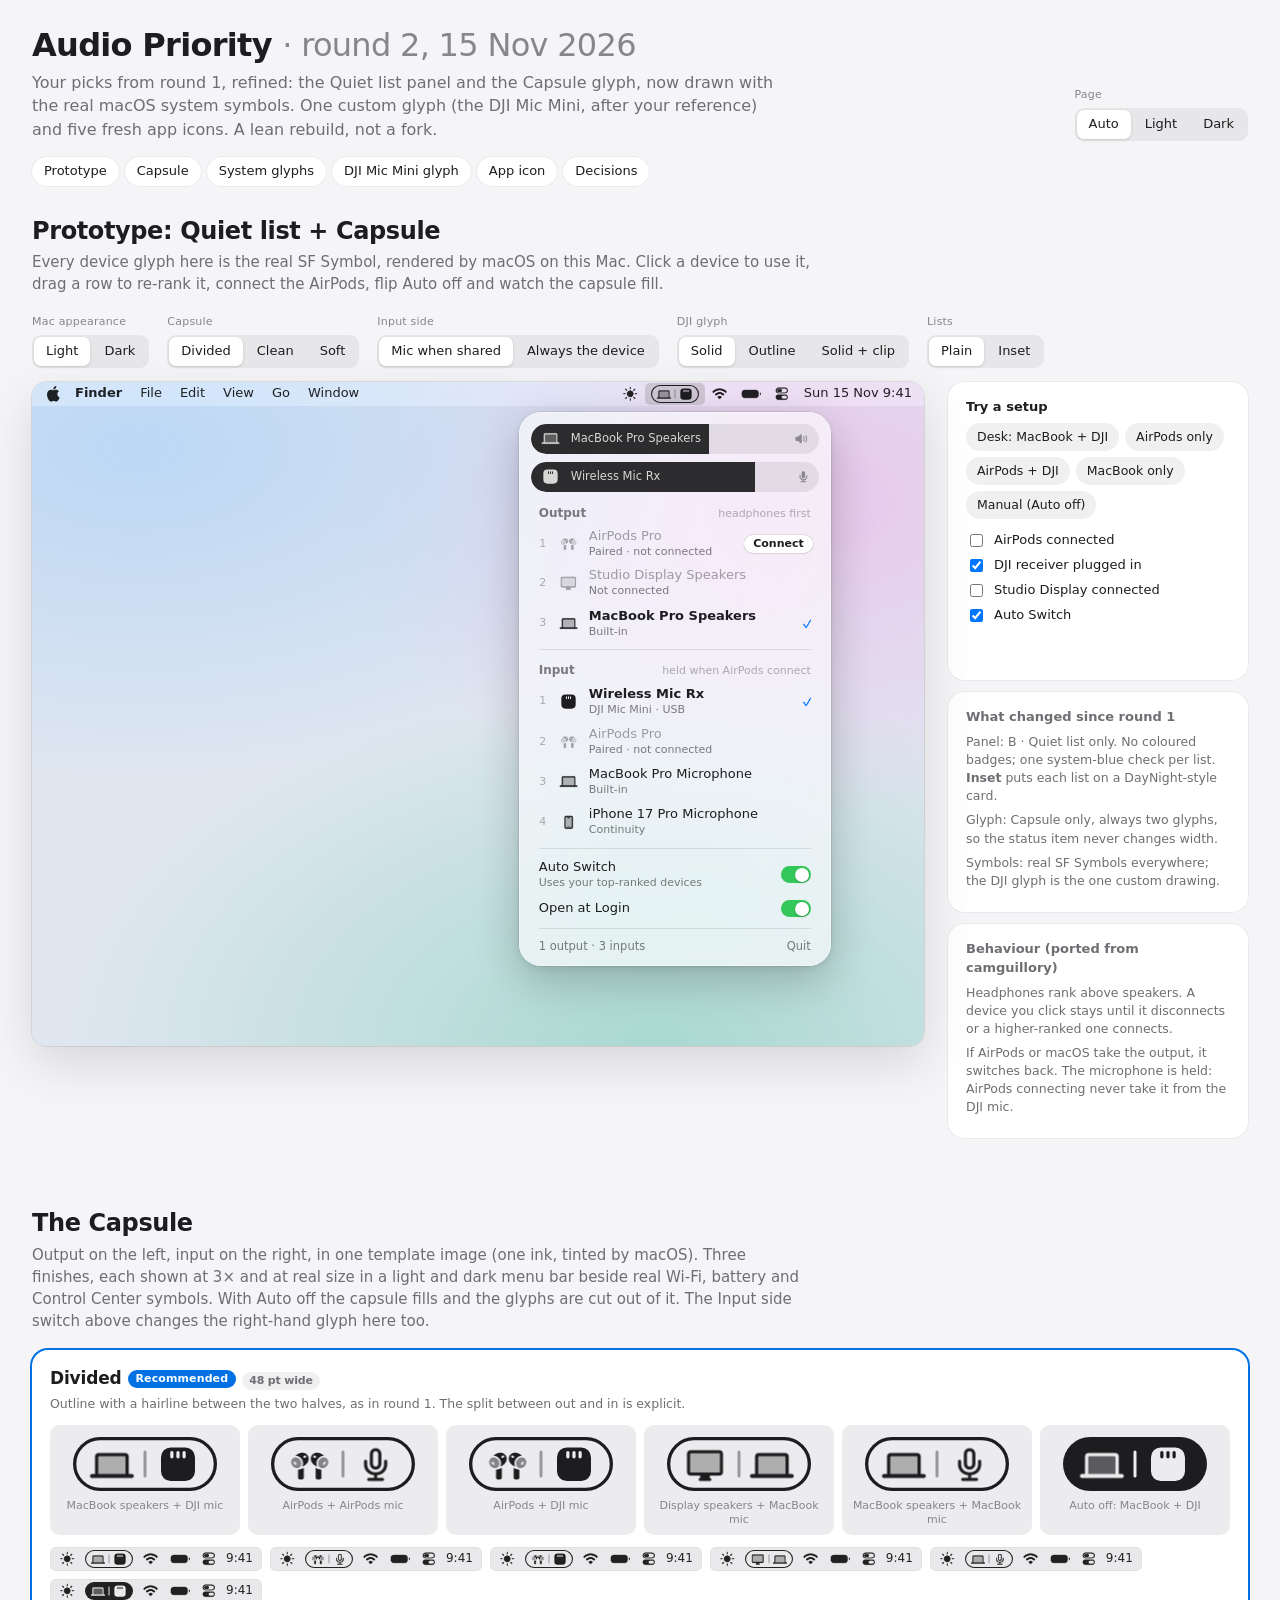
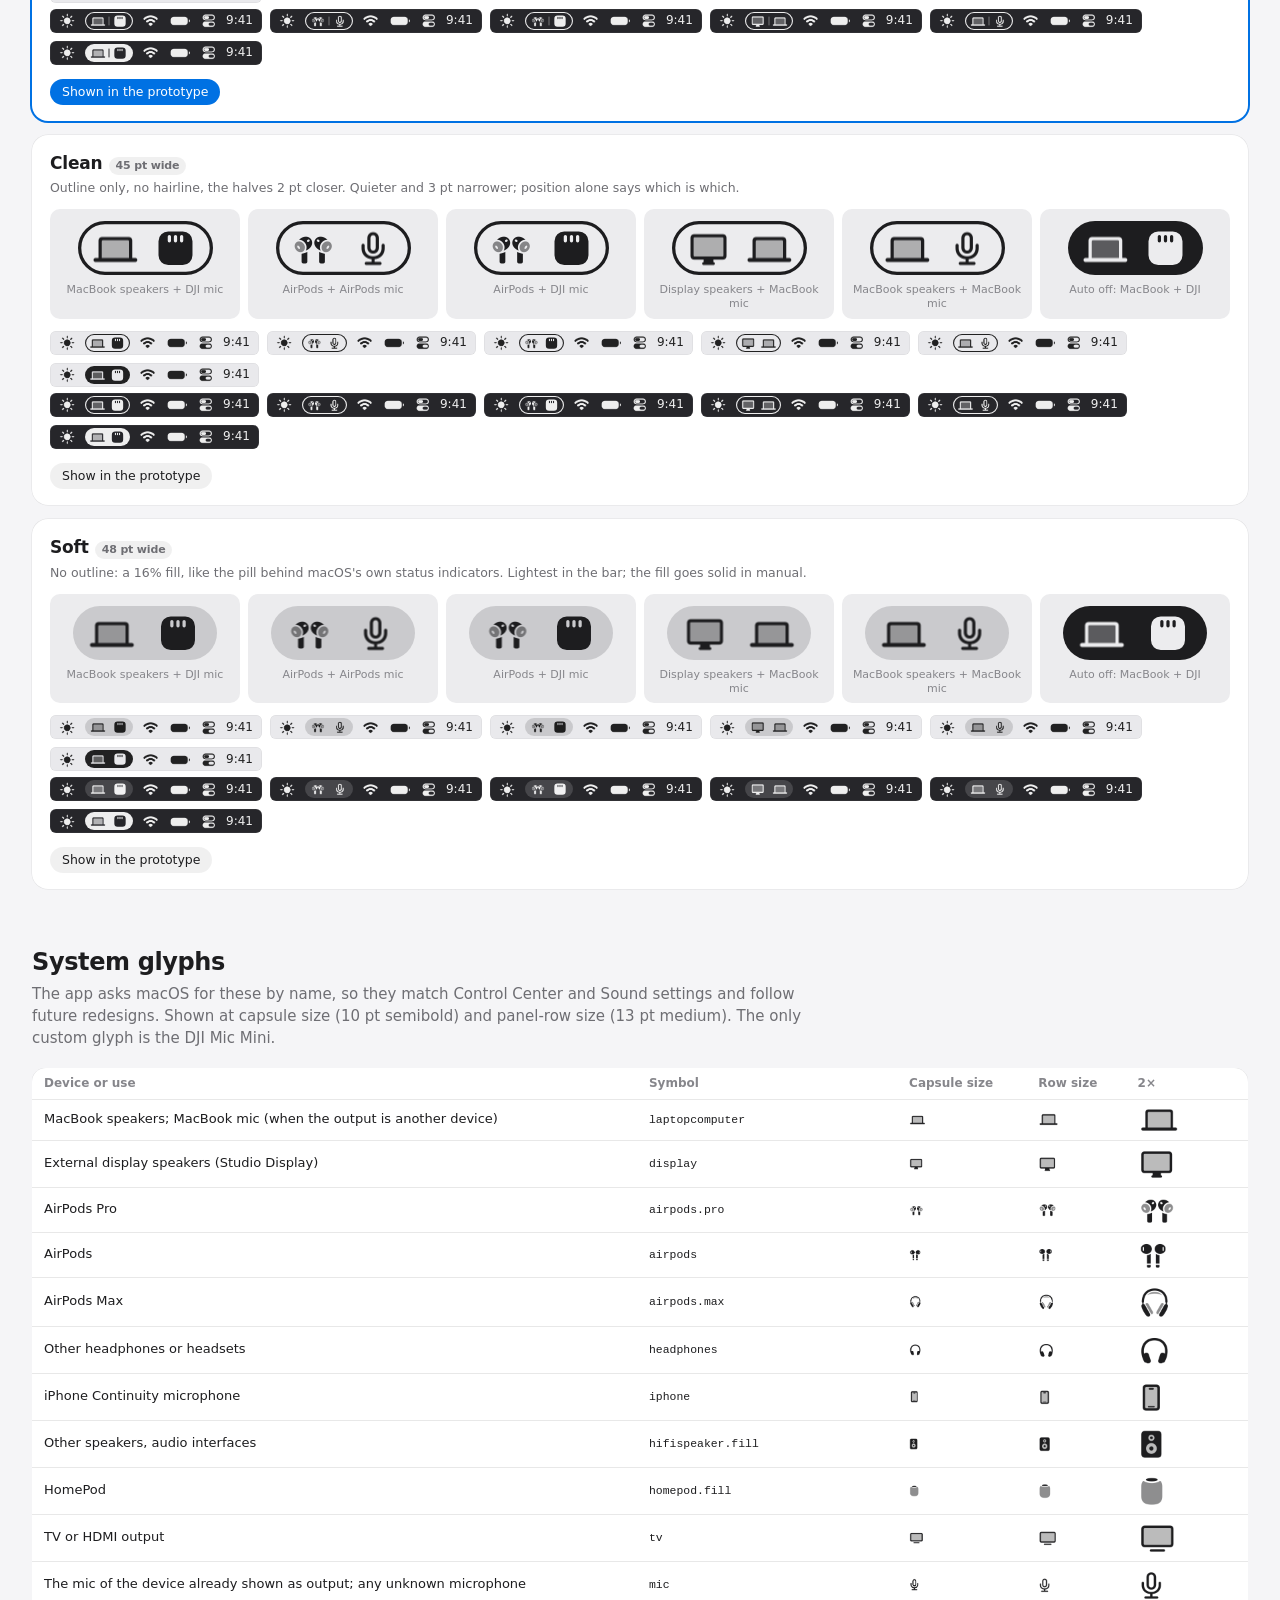
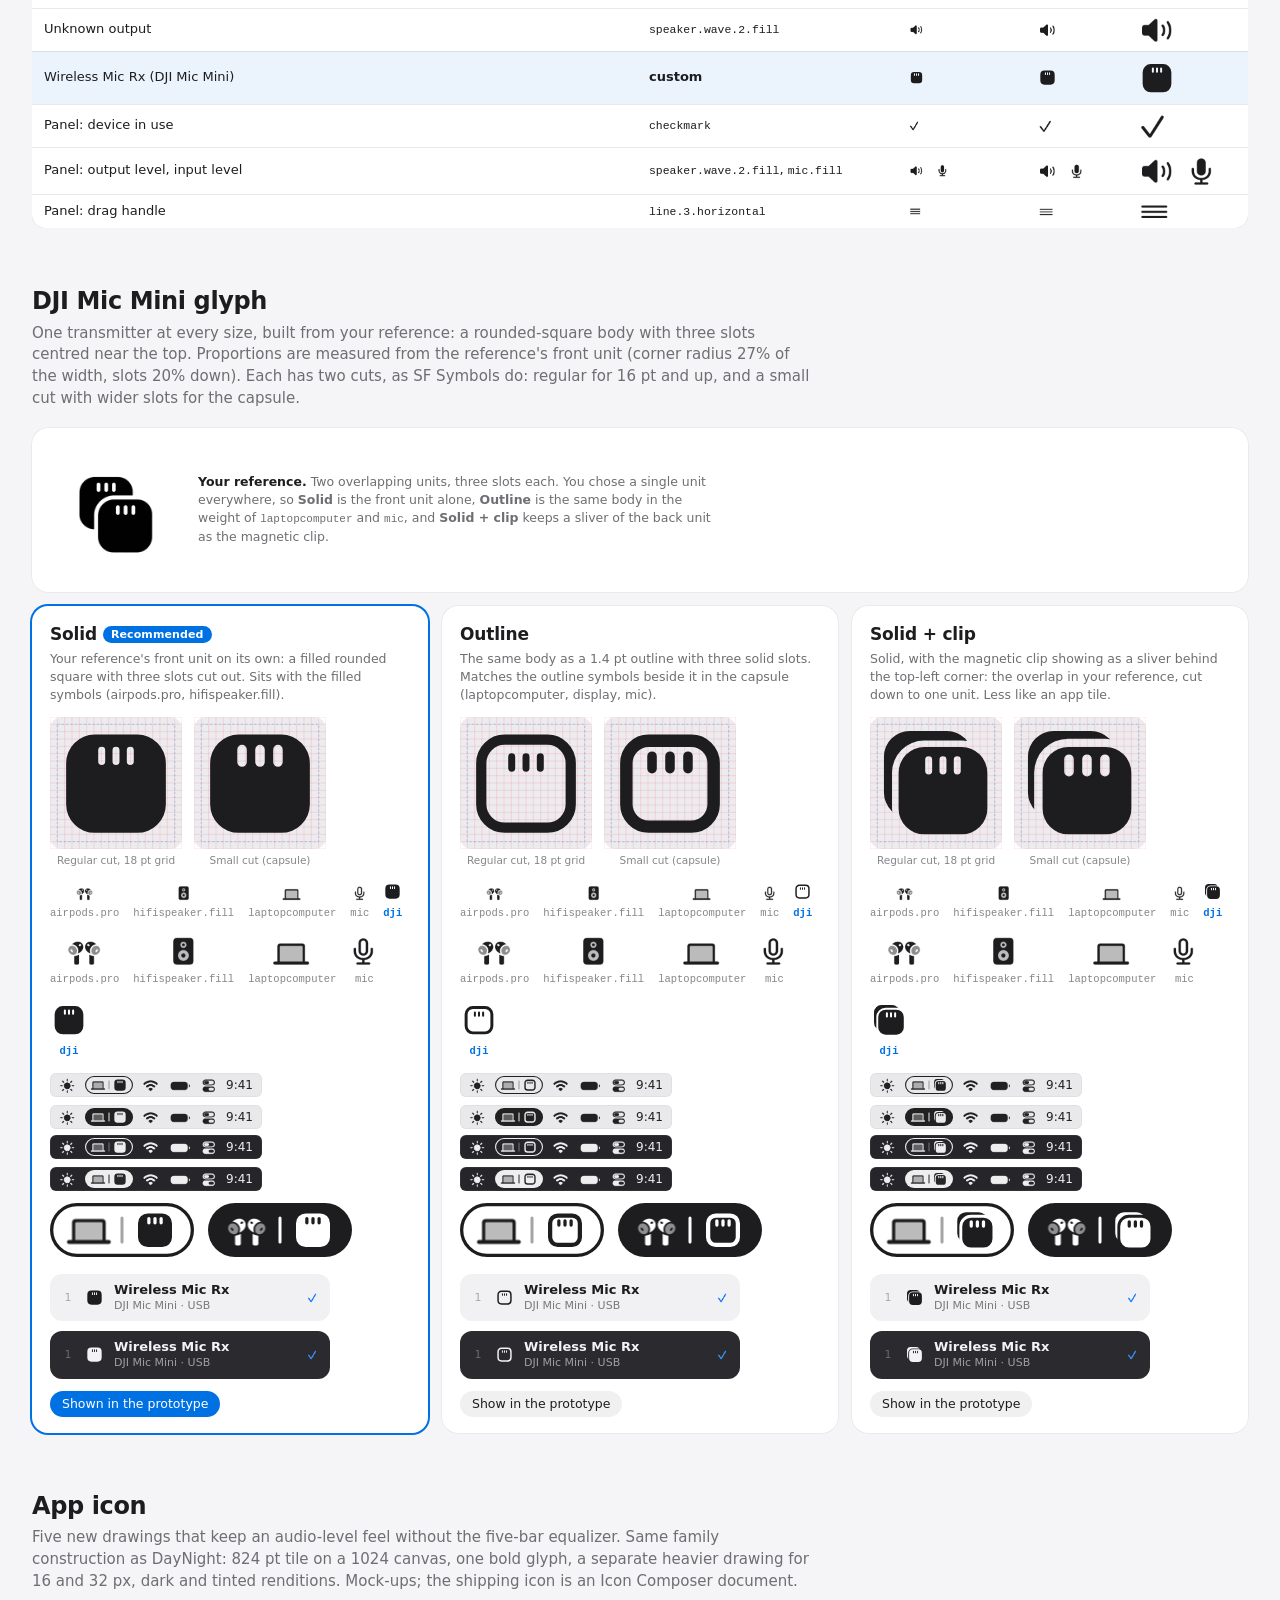
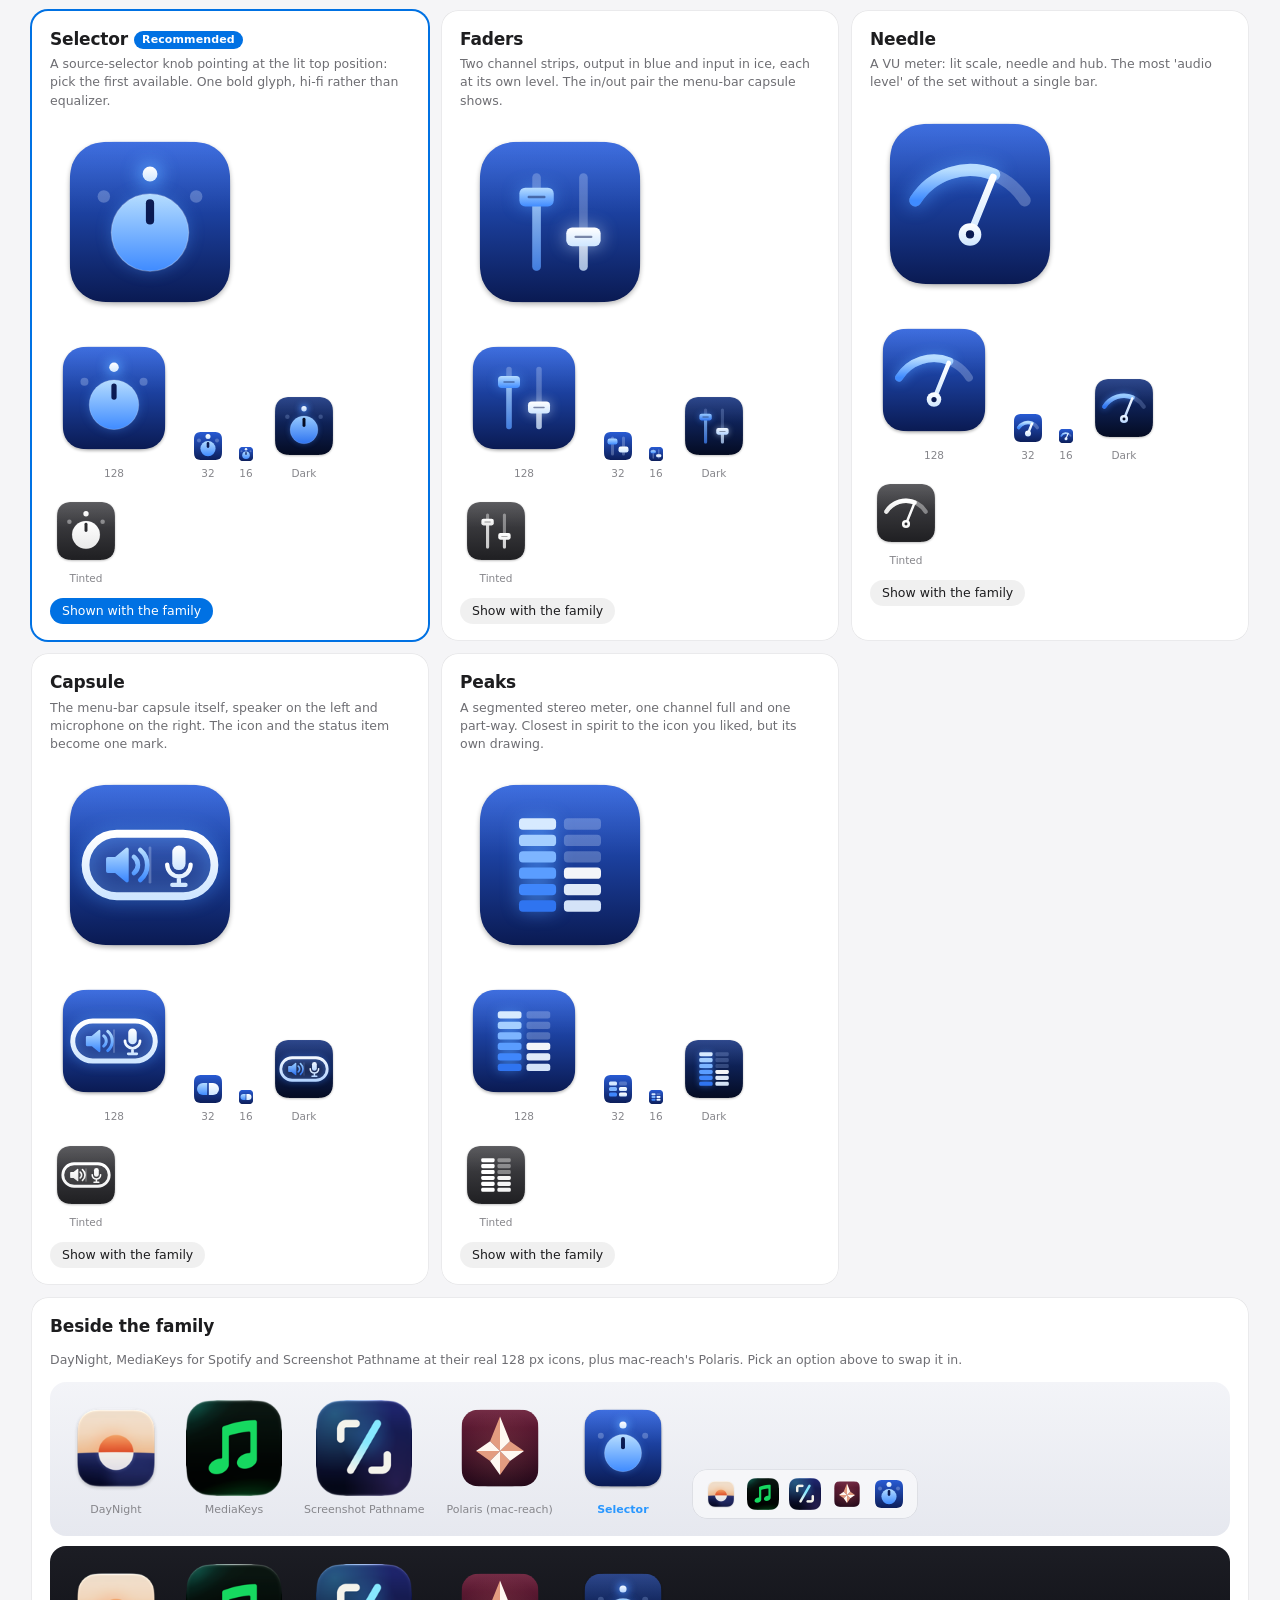
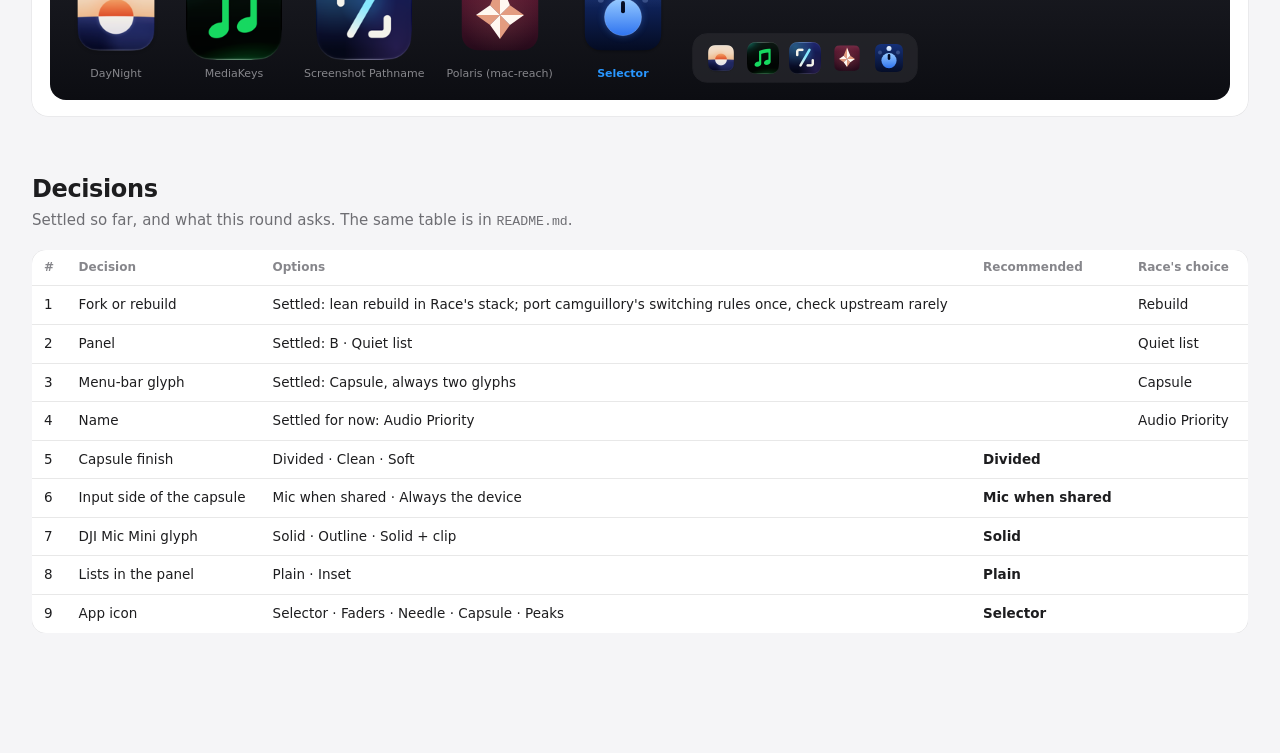
==== docs/2-refine-2026-11-15/index.html @ 11c9f00f "Add round 2: Quiet list and Capsule with real SF Symbols, DJI glyph, fresh icons Records the fork-vs" ====
<!doctype html>
<html lang="en">
<head>
<meta charset="utf-8">
<meta name="viewport" content="width=device-width, initial-scale=1">
<title>Audio Priority Round 2</title>
<meta name="description" content="Round 2 for Race's audio-priority menu-bar app: the Quiet list panel and Capsule glyph with real macOS system symbols, a single DJI Mic Mini glyph, and fresh app icons.">
<style>
:root{
  --bg:#f5f5f7; --surface:#fff; --ink:#1d1d1f; --ink-2:#6e6e73; --ink-3:#86868b; --line:rgba(0,0,0,.09);
  --accent:#0071e3; --seg-bg:rgba(0,0,0,.06); --seg-on:#fff; --seg-shadow:0 1px 3px rgba(0,0,0,.14); --tile:#ececee;
  --font:-apple-system,BlinkMacSystemFont,"SF Pro Text","SF Pro",system-ui,"Helvetica Neue",Arial,sans-serif;
  --mono:ui-monospace,"SF Mono",SFMono-Regular,Menlo,monospace; color-scheme:light;
}
@media (prefers-color-scheme:dark){:root:not([data-theme="light"]){
  --bg:#000; --surface:#1c1c1e; --ink:#f5f5f7; --ink-2:#a1a1a6; --ink-3:#86868b; --line:rgba(255,255,255,.12);
  --accent:#2997ff; --seg-bg:rgba(255,255,255,.1); --seg-on:#636366; --seg-shadow:0 1px 3px rgba(0,0,0,.5); --tile:#2c2c2e; color-scheme:dark}}
:root[data-theme="dark"]{
  --bg:#000; --surface:#1c1c1e; --ink:#f5f5f7; --ink-2:#a1a1a6; --ink-3:#86868b; --line:rgba(255,255,255,.12);
  --accent:#2997ff; --seg-bg:rgba(255,255,255,.1); --seg-on:#636366; --seg-shadow:0 1px 3px rgba(0,0,0,.5); --tile:#2c2c2e; color-scheme:dark}
*{box-sizing:border-box}
html{-webkit-text-size-adjust:100%;scroll-behavior:smooth}
body{margin:0;background:var(--bg);color:var(--ink);font:15px/1.45 var(--font);-webkit-font-smoothing:antialiased;overflow-x:hidden}
button{font:inherit;color:inherit}
.wrap{max-width:1320px;margin:0 auto;padding:28px 32px 64px}
@media (max-width:640px){.wrap{padding:20px 16px 48px}}
.top{display:flex;flex-wrap:wrap;align-items:flex-end;justify-content:space-between;gap:16px 32px;margin-bottom:8px}
h1{margin:0;font-size:32px;line-height:1.1;letter-spacing:-.022em;font-weight:700}
h1 .dim{color:var(--ink-3);font-weight:500}
.takeaway{margin:8px 0 0;color:var(--ink-2);font-size:16px;max-width:760px}
nav.toc{display:flex;flex-wrap:wrap;gap:6px;margin:16px 0 28px}
nav.toc a{font-size:13px;font-weight:500;color:var(--ink);text-decoration:none;padding:5px 12px;border-radius:980px;background:var(--surface);box-shadow:0 0 0 .5px var(--line)}
nav.toc a:hover{box-shadow:0 0 0 1px var(--accent)}
section{margin:0 0 56px;scroll-margin-top:16px}
h2{font-size:24px;letter-spacing:-.016em;margin:0 0 4px}
.lede{color:var(--ink-2);margin:0 0 18px;max-width:780px}
.rec{display:inline-block;font-size:11px;font-weight:600;color:#fff;background:var(--accent);border-radius:980px;padding:1px 8px;vertical-align:2px;margin-left:6px;letter-spacing:.01em}
.seg{display:inline-flex;flex-wrap:wrap;background:var(--seg-bg);border-radius:9px;padding:2px;gap:2px}
.seg button{border:0;background:transparent;padding:5px 12px;border-radius:7px;font-size:13px;font-weight:500;cursor:pointer;white-space:nowrap}
.seg button[aria-pressed="true"]{background:var(--seg-on);box-shadow:var(--seg-shadow)}
.sw{display:flex;flex-direction:column;gap:5px}
.sw>span{font-size:11px;color:var(--ink-3);letter-spacing:.02em}
.controls{display:flex;flex-wrap:wrap;gap:14px 18px;align-items:flex-end;margin-bottom:14px}
.card{background:var(--surface);border-radius:16px;padding:16px 18px;box-shadow:0 0 0 .5px var(--line)}
.grid{display:grid;gap:14px}
.g3{grid-template-columns:repeat(auto-fill,minmax(min(100%,330px),1fr))}
.small{font-size:12.5px;color:var(--ink-2)}
.tiny{font-size:11px;color:var(--ink-3)}
code{font-family:var(--mono);font-size:.88em}
.card h3{margin:0 0 2px;font-size:17px;letter-spacing:-.01em}
.card.picked{box-shadow:0 0 0 2px var(--accent)}
.pick{border:0;border-radius:980px;padding:4px 12px;font-size:12.5px;font-weight:500;background:var(--seg-bg);cursor:pointer;margin-top:12px}
.card.picked .pick{background:var(--accent);color:#fff}
.cost{display:inline-block;font-size:11px;font-weight:600;padding:1px 7px;border-radius:980px;background:var(--seg-bg);color:var(--ink-2);margin-left:6px}

/* real SF Symbols, as masks */
.sf{display:inline-block;flex:none;background:currentColor;width:calc(var(--w)*var(--k,1));height:calc(var(--h)*var(--k,1));-webkit-mask-size:100% 100%;mask-size:100% 100%;-webkit-mask-repeat:no-repeat;mask-repeat:no-repeat;vertical-align:middle}
svg.dj{display:inline-block;flex:none;vertical-align:middle}

/* ---------- stage ---------- */
.proto{display:grid;grid-template-columns:minmax(0,1fr) 300px;gap:24px;align-items:start}
@media (max-width:960px){.proto{grid-template-columns:minmax(0,1fr)}}
.stage{position:relative;border-radius:14px;overflow:hidden;isolation:isolate;box-shadow:0 0 0 .5px rgba(0,0,0,.18),0 18px 50px rgba(0,0,0,.12);
  --mb-ink:rgba(0,0,0,.86); --mb-bg:rgba(255,255,255,.3);
  --p-bg:rgba(246,246,248,.78); --p-ink:#1d1d1f; --p-ink2:rgba(0,0,0,.5); --p-ink3:rgba(0,0,0,.3); --p-sep:rgba(0,0,0,.1);
  --p-fill:rgba(0,0,0,.045); --p-fill2:rgba(0,0,0,.08); --p-hover:rgba(0,0,0,.06); --p-rim:rgba(255,255,255,.75); --p-edge:rgba(0,0,0,.14);
  --sys:#0a7aff; --low:#e8590c; --btn:#fff; --btn-line:rgba(0,0,0,.12); --tog-off:rgba(0,0,0,.14);
  --wall:radial-gradient(120% 90% at 12% 10%,#bcd7f5 0%,transparent 55%),radial-gradient(90% 80% at 88% 18%,#e8c9ec 0%,transparent 60%),radial-gradient(110% 90% at 70% 100%,#a9d9d0 0%,transparent 60%),#dfe6f0;
  color:var(--p-ink);font-family:var(--font)}
.stage[data-mac="dark"]{
  --mb-ink:rgba(255,255,255,.92); --mb-bg:rgba(0,0,0,.25);
  --p-bg:rgba(34,34,38,.76); --p-ink:#f2f2f7; --p-ink2:rgba(255,255,255,.55); --p-ink3:rgba(255,255,255,.3); --p-sep:rgba(255,255,255,.1);
  --p-fill:rgba(255,255,255,.06); --p-fill2:rgba(255,255,255,.1); --p-hover:rgba(255,255,255,.08); --p-rim:rgba(255,255,255,.14); --p-edge:rgba(0,0,0,.6);
  --sys:#3b93ff; --low:#ff8a3d; --btn:rgba(255,255,255,.14); --btn-line:rgba(255,255,255,.1); --tog-off:rgba(255,255,255,.18);
  --wall:radial-gradient(120% 90% at 12% 10%,#1d3a66 0%,transparent 55%),radial-gradient(90% 80% at 88% 18%,#4a2a5e 0%,transparent 60%),radial-gradient(110% 90% at 70% 100%,#0f4a4a 0%,transparent 60%),#10131c}
.stage .wall{position:absolute;inset:0;background:var(--wall);z-index:-1}
.menubar{height:24px;display:flex;align-items:center;padding:0 8px 0 14px;font-size:13px;color:var(--mb-ink);background:var(--mb-bg);backdrop-filter:blur(20px) saturate(1.4);-webkit-backdrop-filter:blur(20px) saturate(1.4)}
.mb-left{display:flex;align-items:center;flex:1;min-width:0;overflow:hidden;white-space:nowrap}
.mb-left span{padding:0 9px;font-weight:500}.mb-left span.app{font-weight:700}
.mb-right{display:flex;align-items:center;gap:1px;flex:none}
.mbi{height:22px;min-width:24px;padding:0 5px;display:inline-flex;align-items:center;justify-content:center;border-radius:5px;color:var(--mb-ink);border:0;background:transparent}
.mbi svg{display:block}
.mbi.ours{cursor:default;padding:0 6px}
.mbi.ours[aria-expanded="true"]{background:rgba(127,127,127,.28)}
.mbi.ours:focus-visible{outline:2px solid var(--sys);outline-offset:-1px}
.clock{font-size:13px;font-weight:500;padding:0 4px 0 8px;white-space:nowrap}
.desk{position:relative;min-height:640px}
.panel{position:absolute;top:6px;width:312px;max-width:calc(100% - 16px);border-radius:22px;background:var(--p-bg);
  backdrop-filter:blur(36px) saturate(1.9);-webkit-backdrop-filter:blur(36px) saturate(1.9);
  box-shadow:inset 0 0 0 .5px var(--p-rim),0 0 0 .5px var(--p-edge),0 14px 44px rgba(0,0,0,.22),0 2px 8px rgba(0,0,0,.08);
  font-size:13px;line-height:1.3;color:var(--p-ink);z-index:10;padding:10px;transition:opacity .14s,transform .16s}
.panel[hidden]{display:block;visibility:hidden;opacity:0;transform:translateY(-4px) scale(.98);pointer-events:none}
.tip{position:absolute;top:28px;font-size:11.5px;padding:3px 8px;border-radius:6px;background:var(--p-bg);box-shadow:0 0 0 .5px var(--p-edge),0 4px 14px rgba(0,0,0,.15);color:var(--p-ink);white-space:nowrap;z-index:12;pointer-events:none;opacity:0;transition:opacity .12s}
.tip.on{opacity:1}

/* panel pieces */
.cc{display:flex;flex-direction:column;gap:8px;padding:2px 2px 6px}
.ccs{position:relative;height:30px;border-radius:15px;background:var(--p-fill2);overflow:hidden}
.ccs .fill{position:absolute;inset:0 auto 0 0;background:var(--p-ink);opacity:.92;border-radius:15px 0 0 15px}
.stage[data-mac="dark"] .ccs .fill{background:#fff}
.ccs .gl{position:absolute;left:8px;top:0;width:24px;height:30px;display:grid;place-items:center;color:#fff;mix-blend-mode:difference}
.ccs input{position:absolute;inset:0;width:100%;height:100%;opacity:0;cursor:pointer;margin:0}
.ccs .lbl{position:absolute;left:40px;top:7.5px;font-size:11.5px;font-weight:500;color:#fff;mix-blend-mode:difference;white-space:nowrap}
.ccs .end{position:absolute;right:10px;top:0;height:30px;display:grid;place-items:center;color:#fff;mix-blend-mode:difference;opacity:.6}
.sec{font-size:12px;font-weight:600;color:var(--p-ink2);padding:8px 10px 3px;display:flex;align-items:baseline;justify-content:space-between}
.sec span{font-size:11px;font-weight:500;color:var(--p-ink3)}
.pcard{border-radius:14px;padding:2px 4px 6px;background:var(--p-fill);margin-bottom:8px}
.rows{display:flex;flex-direction:column;gap:1px}
.row{display:flex;align-items:center;gap:8px;padding:4px 8px;border-radius:9px;cursor:default;user-select:none;-webkit-user-select:none;position:relative;min-height:38px}
.row:hover{background:var(--p-hover)}
.row:focus-visible{outline:2px solid var(--sys);outline-offset:-2px}
.row .rank{width:12px;font-size:11px;color:var(--p-ink3);text-align:center;font-variant-numeric:tabular-nums;flex:none}
.row .grip{position:absolute;left:5px;opacity:0;color:var(--p-ink3);display:grid;place-items:center;width:18px;height:18px}
.row:hover .grip{opacity:1}.row:hover .rank{opacity:0}
.row .gi{width:24px;height:20px;display:grid;place-items:center;flex:none}
.row .nm{flex:1;min-width:0}
.row .nm b{display:block;font-weight:500;white-space:nowrap;overflow:hidden;text-overflow:ellipsis}
.row.cur .nm b{font-weight:600}
.row .nm i{display:flex;gap:8px;font-style:normal;font-size:11px;color:var(--p-ink2);white-space:nowrap;overflow:hidden}
.row.off .nm b,.row.off .gi{opacity:.4}
.row .chk{color:var(--sys);display:grid;place-items:center;flex:none}
.row.dragging{opacity:.35}
.row.drop-above{box-shadow:inset 0 2px 0 var(--sys)}
.row.drop-below{box-shadow:inset 0 -2px 0 var(--sys)}
.bat{display:inline-flex;align-items:center;gap:3px}
.bat svg{width:13px;height:9px}
.bat.low{color:var(--low)}
.pill{border:0;border-radius:980px;padding:2px 9px;font-size:11px;font-weight:550;cursor:pointer;background:var(--btn);box-shadow:0 0 0 .5px var(--btn-line),0 .5px 1.5px rgba(0,0,0,.12);color:var(--p-ink);flex:none}
.pill.ghost{background:transparent;box-shadow:none;color:var(--p-ink2);display:none}
.row:hover .pill.ghost,.pill.ghost:focus-visible{display:inline-block}
.row:hover .nm i .bat+.bat{display:none}
.spin{width:12px;height:12px;border-radius:50%;border:1.5px solid var(--p-ink3);border-top-color:var(--p-ink);animation:sp .7s linear infinite;flex:none}
@keyframes sp{to{transform:rotate(360deg)}}
.trow{display:flex;align-items:center;justify-content:space-between;padding:5px 10px;font-size:13px}
.trow .hint{display:block;font-size:11px;color:var(--p-ink2)}
.tog{width:30px;height:17px;border-radius:9px;background:var(--tog-off);position:relative;transition:background .18s;flex:none;border:0;cursor:pointer;padding:0}
.tog::after{content:"";position:absolute;top:1.5px;left:1.5px;width:14px;height:14px;border-radius:50%;background:#fff;box-shadow:0 1px 2px rgba(0,0,0,.25);transition:transform .18s}
.tog[aria-checked="true"]{background:#34c759}.tog[aria-checked="true"]::after{transform:translateX(13px)}
.psep{height:.5px;background:var(--p-sep);margin:6px 10px}
.pfoot{display:flex;justify-content:space-between;align-items:center;padding:4px 10px 2px;font-size:11.5px;color:var(--p-ink2)}
.quit{all:unset;cursor:default;color:var(--p-ink2)}.quit:hover{color:var(--p-ink)}
.banner{margin:0 2px 8px;padding:7px 10px;border-radius:11px;background:var(--p-fill2);font-size:11.5px;color:var(--p-ink2)}

.side .card{margin-bottom:12px}
.side h4{margin:0 0 6px;font-size:13px}
.side .small p{margin:0 0 6px}
.sim{display:flex;flex-direction:column;gap:6px}
.sim label{display:flex;align-items:center;gap:8px;font-size:13px;cursor:pointer}
.scen{display:flex;flex-wrap:wrap;gap:6px}
.scen button{border:0;border-radius:980px;padding:5px 11px;font-size:12.5px;font-weight:500;cursor:pointer;background:var(--seg-bg)}
.scen button:hover{box-shadow:0 0 0 1px var(--accent)}
.log{font-size:12px;color:var(--ink-2);min-height:2.6em;margin-top:8px}

/* ---------- capsule section ---------- */
.bar{display:inline-flex;align-items:center;gap:9px;height:24px;padding:0 9px;border-radius:6px;font-size:12px;font-weight:500;white-space:nowrap}
.bar.l{background:#e9e9ec;color:rgba(0,0,0,.86);box-shadow:inset 0 0 0 .5px rgba(0,0,0,.08)}
.bar.d{background:#26262a;color:rgba(255,255,255,.92);box-shadow:inset 0 0 0 .5px rgba(255,255,255,.1)}
.bar svg{display:block;flex:none}
.gcombos{display:grid;grid-template-columns:repeat(6,minmax(0,1fr));gap:8px;margin:12px 0}
@media (max-width:1000px){.gcombos{grid-template-columns:repeat(3,minmax(0,1fr))}}
@media (max-width:520px){.gcombos{grid-template-columns:repeat(2,minmax(0,1fr))}}
.gz{background:var(--tile);border-radius:10px;padding:12px 6px 8px;display:flex;flex-direction:column;align-items:center;gap:8px;color:var(--ink);text-align:center;min-width:0}
.gz svg{max-width:100%;height:auto}
.gz .tiny{line-height:1.25}
.bars{display:flex;flex-direction:column;gap:6px;overflow-x:auto;padding-bottom:2px}
.bars .rowb{display:flex;gap:8px;flex-wrap:wrap}

/* ---------- symbol map ---------- */
table.map{width:100%;border-collapse:collapse;font-size:13px;background:var(--surface);border-radius:14px;overflow:hidden;box-shadow:0 0 0 .5px var(--line)}
table.map th,table.map td{text-align:left;padding:7px 12px;border-top:.5px solid var(--line);vertical-align:middle}
table.map th{font-size:12px;color:var(--ink-3);font-weight:600;border-top:0}
table.map td.g{color:var(--ink);white-space:nowrap}
table.map tr.custom td{background:color-mix(in srgb,var(--accent) 8%,transparent)}
.tblwrap{overflow-x:auto}

/* ---------- DJI ---------- */
.djibig{display:flex;gap:12px;align-items:flex-end;flex-wrap:wrap}
.djibig figure{margin:0;display:flex;flex-direction:column;gap:4px;align-items:center}
.djibig .grid18{width:132px;height:132px;background:var(--tile);border-radius:12px;color:var(--ink)}
.djibig figcaption,.lineup figcaption{font-size:10.5px;color:var(--ink-3)}
.lineup{display:flex;gap:14px;align-items:flex-end;flex-wrap:wrap;margin-top:14px;color:var(--ink)}
.lineup figure{margin:0;display:flex;flex-direction:column;align-items:center;gap:5px}
.lineup figcaption{font-family:var(--mono)}
.lineup .hl figcaption{color:var(--accent);font-weight:600}
.prow{margin-top:10px;border-radius:12px;padding:4px;width:280px;max-width:100%;font-size:13px;line-height:1.3;--sys:#0a7aff}
.prow.l{background:#f1f1f3;color:#1d1d1f;--p-ink2:rgba(0,0,0,.5);--p-ink3:rgba(0,0,0,.3)}
.prow.d{background:#2b2b2f;color:#f2f2f7;--p-ink2:rgba(255,255,255,.55);--p-ink3:rgba(255,255,255,.3);--sys:#3b93ff}
.ref{display:flex;gap:16px;align-items:center;flex-wrap:wrap}
.ref img{width:132px;height:132px;border-radius:12px;background:#fff;display:block}

/* ---------- icons ---------- */
.icard .hero img{display:block}
.sizes{display:flex;gap:14px;align-items:flex-end;flex-wrap:wrap;margin-top:12px}
.sizes figure{margin:0;display:flex;flex-direction:column;align-items:center;gap:4px}
.sizes figcaption{font-size:10.5px;color:var(--ink-3)}
.fam{display:flex;gap:22px;align-items:flex-end;flex-wrap:wrap;padding:18px;border-radius:16px}
.fam.l{background:linear-gradient(#f3f4f8,#e6e8ef)}.fam.d{background:linear-gradient(#1c1d24,#0c0d12)}
.fam figure{margin:0;display:flex;flex-direction:column;align-items:center;gap:6px}
.fam figcaption{font-size:11px;color:#86868b}
.fam .new figcaption{color:#2997ff;font-weight:600}
.dock{display:flex;gap:10px;align-items:center;padding:8px 12px;border-radius:14px;margin-top:10px;width:max-content;max-width:100%;overflow-x:auto}
.dock.l{background:rgba(255,255,255,.55);box-shadow:0 0 0 .5px rgba(0,0,0,.1)}.dock.d{background:rgba(40,40,46,.7);box-shadow:0 0 0 .5px rgba(255,255,255,.1)}

table.dec{width:100%;border-collapse:collapse;font-size:13.5px;background:var(--surface);border-radius:14px;overflow:hidden;box-shadow:0 0 0 .5px var(--line)}
table.dec th,table.dec td{text-align:left;padding:9px 12px;border-top:.5px solid var(--line);vertical-align:top}
table.dec th{font-size:12px;color:var(--ink-3);font-weight:600;border-top:0}
table.dec td:last-child{min-width:120px}
</style>
</head>
<body>
<div class="wrap">
  <div class="top">
    <div>
      <h1>Audio Priority <span class="dim">· round 2, 15 Nov 2026</span></h1>
      <p class="takeaway">Your picks from round 1, refined: the Quiet list panel and the Capsule glyph, now drawn with the real macOS system symbols. One custom glyph (the DJI Mic Mini, after your reference) and five fresh app icons. A lean rebuild, not a fork.</p>
    </div>
    <div class="sw"><span>Page</span><div class="seg" id="pageTheme"><button data-v="auto" aria-pressed="true">Auto</button><button data-v="light">Light</button><button data-v="dark">Dark</button></div></div>
  </div>
  <nav class="toc"><a href="#proto">Prototype</a><a href="#capsule">Capsule</a><a href="#symbols">System glyphs</a><a href="#dji">DJI Mic Mini glyph</a><a href="#icons">App icon</a><a href="#decide">Decisions</a></nav>

  <section id="proto">
    <h2>Prototype: Quiet list + Capsule</h2>
    <p class="lede">Every device glyph here is the real SF Symbol, rendered by macOS on this Mac. Click a device to use it, drag a row to re-rank it, connect the AirPods, flip Auto off and watch the capsule fill.</p>
    <div class="controls">
      <div class="sw"><span>Mac appearance</span><div class="seg" id="macSeg"><button data-v="light" aria-pressed="true">Light</button><button data-v="dark">Dark</button></div></div>
      <div class="sw"><span>Capsule</span><div class="seg" id="capSeg"></div></div>
      <div class="sw"><span>Input side</span><div class="seg" id="ruleSeg"><button data-v="mic" aria-pressed="true">Mic when shared</button><button data-v="device">Always the device</button></div></div>
      <div class="sw"><span>DJI glyph</span><div class="seg" id="djiSeg"></div></div>
      <div class="sw"><span>Lists</span><div class="seg" id="listSeg"><button data-v="plain" aria-pressed="true">Plain</button><button data-v="inset">Inset</button></div></div>
    </div>
    <div class="proto">
      <div class="stage" id="stage" data-mac="light">
        <div class="wall"></div>
        <div class="menubar">
          <div class="mb-left"><svg width="14" height="16" viewBox="0 0 14 17" style="fill:currentColor;margin-right:6px"><path d="M11.6 8.5c0-2 1.6-2.9 1.7-3-1-1.4-2.4-1.6-2.9-1.6-1.2-.1-2.4.7-3 .7s-1.6-.7-2.6-.7C3.4 4 2.1 4.8 1.4 6c-1.5 2.6-.4 6.4 1 8.5.7 1 1.5 2.1 2.6 2.1 1 0 1.4-.7 2.7-.7 1.2 0 1.6.7 2.7.6 1.1 0 1.8-1 2.5-2 .8-1.1 1.1-2.2 1.1-2.3 0 0-2.4-.9-2.4-3.7zM9.6 2.6C10.2 1.9 10.6.9 10.5 0c-.8 0-1.8.5-2.4 1.2-.5.6-1 1.6-.9 2.5.9.1 1.8-.4 2.4-1.1z"/></svg><span class="app">Finder</span><span>File</span><span>Edit</span><span>View</span><span>Go</span><span>Window</span></div>
          <div class="mb-right" id="mbRight"></div>
        </div>
        <div class="tip" id="tip"></div>
        <div class="desk"><div class="panel" id="panel" role="dialog" aria-label="Audio panel"></div></div>
      </div>
      <div class="side">
        <div class="card">
          <h4>Try a setup</h4>
          <div class="scen" id="scen">
            <button data-s="desk">Desk: MacBook + DJI</button>
            <button data-s="airpods">AirPods only</button>
            <button data-s="airdji">AirPods + DJI</button>
            <button data-s="mac">MacBook only</button>
            <button data-s="manual">Manual (Auto off)</button>
          </div>
          <div class="sim" style="margin-top:12px" id="sim"></div>
          <div class="log" id="log" aria-live="polite"></div>
        </div>
        <div class="card small">
          <h4>What changed since round 1</h4>
          <p>Panel: B · Quiet list only. No coloured badges; one system-blue check per list. <b>Inset</b> puts each list on a DayNight-style card.</p>
          <p>Glyph: Capsule only, always two glyphs, so the status item never changes width.</p>
          <p>Symbols: real SF Symbols everywhere; the DJI glyph is the one custom drawing.</p>
        </div>
        <div class="card small">
          <h4>Behaviour (ported from camguillory)</h4>
          <p>Headphones rank above speakers. A device you click stays until it disconnects or a higher-ranked one connects.</p>
          <p>If AirPods or macOS take the output, it switches back. The microphone is held: AirPods connecting never take it from the DJI mic.</p>
        </div>
      </div>
    </div>
  </section>

  <section id="capsule">
    <h2>The Capsule</h2>
    <p class="lede">Output on the left, input on the right, in one template image (one ink, tinted by macOS). Three finishes, each shown at 3× and at real size in a light and dark menu bar beside real Wi-Fi, battery and Control Center symbols. With Auto off the capsule fills and the glyphs are cut out of it. The Input side switch above changes the right-hand glyph here too.</p>
    <div class="grid" id="capCards"></div>
  </section>

  <section id="symbols">
    <h2>System glyphs</h2>
    <p class="lede">The app asks macOS for these by name, so they match Control Center and Sound settings and follow future redesigns. Shown at capsule size (10 pt semibold) and panel-row size (13 pt medium). The only custom glyph is the DJI Mic Mini.</p>
    <div class="tblwrap"><table class="map" id="mapTable"></table></div>
  </section>

  <section id="dji">
    <h2>DJI Mic Mini glyph</h2>
    <p class="lede">One transmitter at every size, built from your reference: a rounded-square body with three slots centred near the top. Proportions are measured from the reference's front unit (corner radius 27% of the width, slots 20% down). Each has two cuts, as SF Symbols do: regular for 16 pt and up, and a small cut with wider slots for the capsule.</p>
    <div class="card" style="margin-bottom:14px"><div class="ref"><img id="refImg" alt="Race's reference drawing: two overlapping transmitters"><div class="small" style="max-width:520px"><b style="color:var(--ink)">Your reference.</b> Two overlapping units, three slots each. You chose a single unit everywhere, so <b>Solid</b> is the front unit alone, <b>Outline</b> is the same body in the weight of <code>laptopcomputer</code> and <code>mic</code>, and <b>Solid + clip</b> keeps a sliver of the back unit as the magnetic clip.</div></div></div>
    <div class="grid g3" id="djiCards"></div>
  </section>

  <section id="icons">
    <h2>App icon</h2>
    <p class="lede">Five new drawings that keep an audio-level feel without the five-bar equalizer. Same family construction as DayNight: 824 pt tile on a 1024 canvas, one bold glyph, a separate heavier drawing for 16 and 32 px, dark and tinted renditions. Mock-ups; the shipping icon is an Icon Composer document.</p>
    <div class="grid g3" id="iconCards"></div>
    <div class="card" style="margin-top:14px">
      <h3>Beside the family</h3>
      <p class="small">DayNight, MediaKeys for Spotify and Screenshot Pathname at their real 128 px icons, plus mac-reach's Polaris. Pick an option above to swap it in.</p>
      <div class="fam l" id="famL"></div>
      <div class="fam d" id="famD" style="margin-top:10px"></div>
    </div>
  </section>

  <section id="decide">
    <h2>Decisions</h2>
    <p class="lede">Settled so far, and what this round asks. The same table is in <code>README.md</code>.</p>
    <div class="tblwrap"><table class="dec" id="decTable"></table></div>
  </section>
</div>

<script>
// Art for round 2: the DJI Mic Mini glyph, the Capsule menu-bar glyph and the
// app icons. One source for build.mjs (which writes ../svg/) and index.html
// (build.mjs inlines this file with `export` stripped).
//
// Device glyphs are real SF Symbols, rendered by sf-export.swift into
// assets/sf.json as white-on-clear PNGs and used as masks. Only the DJI glyph
// is drawn here.

let SF = {};
function setSF(data) { SF = data; }
let uid = 0;
const nextId = (p) => `${p}${++uid}`;
const n2 = (v) => +v.toFixed(3);

// ---------------------------------------------------------------------------
// DJI Mic Mini transmitter, on an 18 pt grid, after Race's reference drawing:
// a rounded-square body with three vertical slots centred near the top.
// Proportions measured from the reference's front unit: corner radius 0.27 of
// the width, slots centred at 0.2 of the height, 0.19 tall, 0.14 apart.
// `small` is the cut for 12 pt and under: wider, taller slots.
// ---------------------------------------------------------------------------
const rr = (x, y, w, h, r) =>
  `M${n2(x + r)} ${n2(y)}H${n2(x + w - r)}A${r} ${r} 0 0 1 ${n2(x + w)} ${n2(y + r)}V${n2(y + h - r)}A${r} ${r} 0 0 1 ${n2(x + w - r)} ${n2(y + h)}H${n2(x + r)}A${r} ${r} 0 0 1 ${n2(x)} ${n2(y + h - r)}V${n2(y + r)}A${r} ${r} 0 0 1 ${n2(x + r)} ${n2(y)}Z`;

function slots(cx, cy, small) {
  const w = small ? 1.3 : 0.95, h = small ? 3.0 : 2.5, gap = small ? 2.45 : 1.95;
  return [-1, 0, 1].map((i) => rr(cx + i * gap - w / 2, cy - h / 2, w, h, w / 2)).join("");
}

const DJI_OPTIONS = [
  { id: "solid", name: "Solid", line: "Your reference's front unit on its own: a filled rounded square with three slots cut out. Sits with the filled symbols (airpods.pro, hifispeaker.fill)." },
  { id: "outline", name: "Outline", line: "The same body as a 1.4 pt outline with three solid slots. Matches the outline symbols beside it in the capsule (laptopcomputer, display, mic)." },
  { id: "clip", name: "Solid + clip", line: "Solid, with the magnetic clip showing as a sliver behind the top-left corner: the overlap in your reference, cut down to one unit. Less like an app tile." },
];

/** Inner SVG markup for the glyph in currentColor, 18 x 18 box. */
function djiMarkup(variant = "solid", small = false) {
  const F = 'fill="currentColor"';
  if (variant === "outline") {
    const w = small ? 1.7 : 1.4;
    return `<path d="${rr(2.2 + w / 2, 2.4 + w / 2, 13.6 - w, 13.4 - w, 3.9 - w / 2)}" fill="none" stroke="currentColor" stroke-width="${w}"/><path d="${slots(9, 6.2, small)}" ${F}/>`;
  }
  if (variant === "clip") {
    const id = nextId("k"), gap = small ? 1.15 : 0.9;
    const front = rr(3.9, 4.1, 12.1, 11.9, 3.5);
    return `<clipPath id="${id}"><path clip-rule="evenodd" d="M0 0H18V18H0Z${rr(3.9 - gap, 4.1 - gap, 12.1 + gap * 2, 11.9 + gap * 2, 3.5 + gap)}"/></clipPath>`
      + `<path d="${rr(1.9, 1.9, 12.1, 11.9, 3.5)}" ${F} clip-path="url(#${id})"/>`
      + `<path fill-rule="evenodd" d="${front}${slots(9.95, 6.6, small)}" ${F}/>`;
  }
  return `<path fill-rule="evenodd" d="${rr(2.2, 2.4, 13.6, 13.4, 3.9)}${slots(9, 5.3, small)}" ${F}/>`;
}

function djiSVG(variant = "solid", { size = 18, small = size <= 15, grid = false } = {}) {
  const guides = grid
    ? `<g stroke="#ff2d55" stroke-opacity=".35" stroke-width=".05" fill="none">${Array.from({ length: 19 }, (_, i) => `<path d="M${i} 0V18M0 ${i}H18"/>`).join("")}</g><rect x="1" y="1" width="16" height="16" fill="none" stroke="#0a84ff" stroke-opacity=".5" stroke-width=".08" stroke-dasharray=".3 .3"/>`
    : "";
  return `<svg xmlns="http://www.w3.org/2000/svg" width="${size}" height="${size}" viewBox="0 0 18 18">${guides}${djiMarkup(variant, small)}</svg>`;
}

// ---------------------------------------------------------------------------
// The Capsule: output on the left, input on the right, in one template image.
// Auto on: an outlined (or softly filled) capsule with solid glyphs.
// Auto off (manual): the capsule fills and the glyphs are cut out of it.
// ---------------------------------------------------------------------------
const CAPSULE_STYLES = [
  { id: "divided", name: "Divided", line: "Outline with a hairline between the two halves, as in round 1. The split between out and in is explicit." },
  { id: "clean", name: "Clean", line: "Outline only, no hairline, the halves 2 pt closer. Quieter and 3 pt narrower; position alone says which is which." },
  { id: "soft", name: "Soft", line: "No outline: a 16% fill, like the pill behind macOS's own status indicators. Lightest in the bar; the fill goes solid in manual." },
];
const CAP_H = 18, SLOT = 17, DJI_CAP = 15;

function capGlyph(key, x0, dji) {
  if (key === "dji") {
    const s = DJI_CAP / 18;
    return `<g transform="translate(${n2(x0 + (SLOT - DJI_CAP) / 2)} ${n2((CAP_H - DJI_CAP) / 2)}) scale(${n2(s)})">${djiMarkup(dji, true)}</g>`;
  }
  const e = SF[key].cap;
  return `<image href="${e.uri}" x="${n2(x0 + (SLOT - e.w) / 2)}" y="${n2((CAP_H - e.h) / 2)}" width="${e.w}" height="${e.h}"/>`;
}

/** Returns {svg, width}. out/inp are SF Symbol names or "dji". */
function capsule(style, out, inp, { manual = false, dji = "solid" } = {}) {
  const pad = style === "clean" ? 4 : 4.5, mid = style === "clean" ? 3 : 5;
  const W = pad * 2 + SLOT * 2 + mid, H = CAP_H, id = nextId("c");
  const glyphs = `<g color="#fff">${capGlyph(out, pad, dji)}${capGlyph(inp, pad + SLOT + mid, dji)}</g>`;
  const dx = pad + SLOT + mid / 2;
  const box = `maskUnits="userSpaceOnUse" x="0" y="0" width="${W}" height="${H}"`;
  let body;
  if (manual) {
    const hair = style === "divided" ? `<path d="M${dx} 5V13" stroke="#000" stroke-width="1" stroke-linecap="round"/>` : "";
    body = `<filter id="${id}f" x="0" y="0" width="${W}" height="${H}" filterUnits="userSpaceOnUse"><feColorMatrix type="matrix" values="0 0 0 0 0  0 0 0 0 0  0 0 0 0 0  0 0 0 1 0"/></filter>`
      + `<mask id="${id}" ${box}><rect width="${W}" height="${H}" fill="#fff"/><g filter="url(#${id}f)">${glyphs}</g>${hair}</mask>`
      + `<rect width="${W}" height="${H}" rx="${H / 2}" fill="currentColor" mask="url(#${id})"/>`;
  } else {
    const shell = style === "soft"
      ? `<rect width="${W}" height="${H}" rx="${H / 2}" fill="currentColor" fill-opacity=".16"/>`
      : `<rect x=".55" y=".55" width="${W - 1.1}" height="${H - 1.1}" rx="${(H - 1.1) / 2}" fill="none" stroke="currentColor" stroke-width="1.1"/>`;
    const hair = style === "divided" ? `<path d="M${dx} 5V13" stroke="currentColor" stroke-width="1" stroke-linecap="round" opacity=".4"/>` : "";
    body = `<mask id="${id}" ${box}>${glyphs}</mask>${shell}${hair}<rect width="${W}" height="${H}" fill="currentColor" mask="url(#${id})"/>`;
  }
  return { svg: `<svg xmlns="http://www.w3.org/2000/svg" width="${W}" height="${H}" viewBox="0 0 ${W} ${H}">${body}</svg>`, width: W };
}

// ---------------------------------------------------------------------------
// App icons. Fresh drawings with an audio-level feel, none of them the
// five-bar equalizer. Race's family construction: 824 pt tile on a 1024
// canvas (DayNight's tile path), one bold glyph, a separate heavier drawing
// for 16/32 px, dark and tinted renditions.
// ---------------------------------------------------------------------------
const TILE = "M382.8,100 L641.2,100 C722.63,100 763.34,100 807.17,113.86 C855.03,131.28 892.72,168.97 910.14,216.83 C924,260.66 924,301.37 924,382.8 L924,641.2 C924,722.63 924,763.34 910.14,807.17 C892.72,855.03 855.03,892.72 807.17,910.14 C763.34,924 722.63,924 641.2,924 L382.8,924 C301.37,924 260.66,924 216.83,910.14 C168.97,892.72 131.28,855.03 113.86,807.17 C100,763.34 100,722.63 100,641.2 L100,382.8 C100,301.37 100,260.66 113.86,216.83 C131.28,168.97 168.97,131.28 216.83,113.86 C260.66,100 301.37,100 382.8,100 Z";
const TILE_S = "M11.63,2 L20.37,2 C23.14,2 24.53,2 26.02,2.47 C27.65,3.07 28.93,4.35 29.53,5.98 C30,7.47 30,8.86 30,11.63 L30,20.37 C30,23.14 30,24.53 29.53,26.02 C28.93,27.65 27.65,28.93 26.02,29.53 C24.53,30 23.14,30 20.37,30 L11.63,30 C8.86,30 7.47,30 5.98,29.53 C4.35,28.93 3.07,27.65 2.47,26.02 C2,24.53 2,23.14 2,20.37 L2,11.63 C2,8.86 2,7.47 2.47,5.98 C3.07,4.35 4.35,3.07 5.98,2.47 C7.47,2 8.86,2 11.63,2 Z";

const PAL = {
  light: { tile: ["#2a5fdc", "#0a1a52"], lit: ["#b4dcff", "#3f8bff"], ice: ["#ffffff", "#cfe6ff"], dim: "rgba(214,230,255,.28)", ink: "#0a1a52", glow: "#4f9bff" },
  dark: { tile: ["#16337f", "#040b22"], lit: ["#96caff", "#2f74f0"], ice: ["#f2f8ff", "#b4d4ff"], dim: "rgba(170,200,255,.24)", ink: "#040b22", glow: "#3d86ff" },
  tinted: { tile: ["#4a4a4e", "#1f1f22"], lit: ["#ffffff", "#e9e9e9"], ice: ["#ffffff", "#f4f4f4"], dim: "rgba(255,255,255,.4)", ink: "#2a2a2d", glow: null },
};

const ICON_OPTIONS = [
  { id: "selector", name: "Selector", line: "A source-selector knob pointing at the lit top position: pick the first available. One bold glyph, hi-fi rather than equalizer." },
  { id: "faders", name: "Faders", line: "Two channel strips, output in blue and input in ice, each at its own level. The in/out pair the menu-bar capsule shows." },
  { id: "needle", name: "Needle", line: "A VU meter: lit scale, needle and hub. The most 'audio level' of the set without a single bar." },
  { id: "capsule", name: "Capsule", line: "The menu-bar capsule itself, speaker on the left and microphone on the right. The icon and the status item become one mark." },
  { id: "peaks", name: "Peaks", line: "A segmented stereo meter, one channel full and one part-way. Closest in spirit to the icon you liked, but its own drawing." },
];

const lg = (id, [a, b], x2 = 0, y2 = 1) => `<linearGradient id="${id}" x1="0" y1="0" x2="${x2}" y2="${y2}"><stop offset="0" stop-color="${a}"/><stop offset="1" stop-color="${b}"/></linearGradient>`;
const polar = (cx, cy, r, deg) => [n2(cx + r * Math.sin((deg * Math.PI) / 180)), n2(cy - r * Math.cos((deg * Math.PI) / 180))];
const arc = (cx, cy, r, a0, a1) => { const [x0, y0] = polar(cx, cy, r, a0), [x1, y1] = polar(cx, cy, r, a1); return `M${x0} ${y0}A${r} ${r} 0 ${Math.abs(a1 - a0) > 180 ? 1 : 0} 1 ${x1} ${y1}`; };

function appIcon(option, mode = "light") {
  const p = nextId("i"), c = PAL[mode];
  const LIT = `url(#${p}l)`, ICE = `url(#${p}e)`;
  const blur = (shape, o = 0.55) => (c.glow ? `<g filter="url(#${p}b)" opacity="${o}">${shape}</g>` : "");
  let glow = "", glyph = "";
  switch (option) {
    case "selector": {
      const cy = 566, dots = [-52, 0, 52].map((a) => polar(512, cy, 300, a));
      glow = blur(`<circle cx="${dots[1][0]}" cy="${dots[1][1]}" r="60" fill="${c.glow}"/>`, 0.9) + blur(`<circle cx="512" cy="${cy}" r="190" fill="${c.glow}"/>`, 0.45);
      glyph = dots.map(([x, y], i) => `<circle cx="${x}" cy="${y}" r="${i === 1 ? 38 : 32}" fill="${i === 1 ? ICE : c.dim}"/>`).join("")
        + `<circle cx="512" cy="${cy}" r="198" fill="${LIT}"/><circle cx="512" cy="${cy}" r="198" fill="none" stroke="#fff" stroke-opacity=".28" stroke-width="6"/>`
        + `<path d="M512 ${cy - 62}V${cy - 150}" stroke="${c.ink}" stroke-width="42" stroke-linecap="round"/>`;
      break;
    }
    case "faders": {
      const strip = (x, ky, fill, gl) => {
        glow += blur(`<rect x="${x - 88}" y="${ky - 48}" width="176" height="96" rx="30" fill="${gl}"/>`, 0.6);
        return `<rect x="${x - 22}" y="262" width="44" height="500" rx="22" fill="${c.dim}"/>`
          + `<rect x="${x - 22}" y="${ky}" width="44" height="${762 - ky}" rx="22" fill="${fill}" opacity=".7"/>`
          + `<rect x="${x - 88}" y="${ky - 48}" width="176" height="96" rx="30" fill="${fill}"/>`
          + `<rect x="${x - 46}" y="${ky - 6}" width="92" height="12" rx="6" fill="${c.ink}" opacity=".5"/>`;
      };
      glyph = strip(392, 384, LIT, c.glow) + strip(632, 588, ICE, "#cfe6ff");
      break;
    }
    case "needle": {
      const cx = 512, cy = 668, r = 330, [tx, ty] = polar(cx, cy, 316, 22);
      glow = blur(`<path d="${arc(cx, cy, r, -58, 22)}" fill="none" stroke="${c.glow}" stroke-width="70" stroke-linecap="round"/>`, 0.6);
      glyph = `<path d="${arc(cx, cy, r, -58, 58)}" fill="none" stroke="${c.dim}" stroke-width="62" stroke-linecap="round"/>`
        + `<path d="${arc(cx, cy, r, -58, 22)}" fill="none" stroke="${LIT}" stroke-width="62" stroke-linecap="round"/>`
        + `<path d="M${cx} ${cy}L${tx} ${ty}" stroke="${ICE}" stroke-width="36" stroke-linecap="round"/>`
        + `<circle cx="${cx}" cy="${cy}" r="58" fill="${ICE}"/><circle cx="${cx}" cy="${cy}" r="21" fill="${c.ink}"/>`;
      break;
    }
    case "capsule": {
      glow = blur(`<rect x="182" y="352" width="660" height="320" rx="160" fill="none" stroke="${c.glow}" stroke-width="50"/>`, 0.5);
      glyph = `<rect x="182" y="352" width="660" height="320" rx="160" fill="#fff" fill-opacity=".07" stroke="${ICE}" stroke-width="40"/>`
        + `<path d="M512 424V600" stroke="${c.dim}" stroke-width="14" stroke-linecap="round"/>`
        // speaker: cone and two waves
        + `<path d="M296 480H336L394 432V592L336 544H296Z" fill="${LIT}" stroke="${LIT}" stroke-width="18" stroke-linejoin="round"/>`
        + `<path d="${arc(398, 512, 52, 38, 142)}M${polar(398, 512, 100, 40).join(" ")}A100 100 0 0 1 ${polar(398, 512, 100, 140).join(" ")}" fill="none" stroke="${LIT}" stroke-width="24" stroke-linecap="round"/>`
        // microphone: capsule, cradle, stem, foot
        + `<rect x="626" y="412" width="68" height="126" rx="34" fill="${ICE}"/>`
        + `<path d="M600 510A60 60 0 0 0 720 510M660 572V612M626 614H694" fill="none" stroke="${ICE}" stroke-width="22" stroke-linecap="round"/>`;
      break;
    }
    case "peaks": {
      const seg = (x, i, fill, o = 1) => `<rect x="${x}" y="${693 - i * 84}" width="190" height="58" rx="20" fill="${fill}" opacity="${o}"/>`;
      const shade = (i) => (mode === "tinted" ? "#fff" : ["#2f74f0", "#3f86fb", "#5a9dff", "#7db5ff", "#a3ceff", "#d5e9ff"][i]);
      let l = "", r = "";
      for (let i = 0; i < 6; i++) { l += seg(302, i, shade(i)); r += i < 3 ? seg(532, i, mode === "tinted" ? "#fff" : ["#dfeeff", "#eaf4ff", "#ffffff"][i], 0.95) : seg(532, i, c.dim); }
      glow = blur(`<rect x="302" y="273" width="190" height="478" rx="30" fill="${c.glow}"/>`, 0.5);
      glyph = l + r;
      break;
    }
  }
  const defs = lg(`${p}t`, c.tile) + lg(`${p}l`, c.lit) + lg(`${p}e`, c.ice)
    + `<clipPath id="${p}c"><path d="${TILE}"/></clipPath>`
    + `<filter id="${p}b" x="-100%" y="-100%" width="300%" height="300%"><feGaussianBlur stdDeviation="46"/></filter>`
    + `<filter id="${p}s" x="-10%" y="-10%" width="120%" height="120%"><feGaussianBlur stdDeviation="14"/></filter>`
    + `<linearGradient id="${p}h" x1="0" y1="0" x2="0" y2="1"><stop offset="0" stop-color="#fff" stop-opacity=".1"/><stop offset=".45" stop-color="#fff" stop-opacity="0"/></linearGradient>`;
  return `<svg xmlns="http://www.w3.org/2000/svg" width="1024" height="1024" viewBox="0 0 1024 1024"><defs>${defs}</defs>`
    + `<path d="${TILE}" transform="translate(0,12)" fill="#000" opacity=".28" filter="url(#${p}s)"/>`
    + `<g clip-path="url(#${p}c)"><rect x="100" y="100" width="824" height="824" fill="url(#${p}t)"/>${glow}${glyph}<rect x="100" y="100" width="824" height="824" fill="url(#${p}h)"/></g></svg>`;
}

/** The 16/32 px drawing: the same idea with fewer, heavier parts. */
function appIconSmall(option, mode = "light") {
  const p = nextId("s"), c = PAL[mode];
  const LIT = `url(#${p}l)`, ICE = `url(#${p}e)`;
  let g = "";
  switch (option) {
    case "selector":
      g = `<circle cx="16" cy="6.6" r="2.5" fill="${ICE}"/><circle cx="7" cy="10.4" r="2" fill="${c.dim}"/><circle cx="25" cy="10.4" r="2" fill="${c.dim}"/>`
        + `<circle cx="16" cy="18.6" r="7.6" fill="${LIT}"/><path d="M16 16.6V13.4" stroke="${c.ink}" stroke-width="2.6" stroke-linecap="round"/>`;
      break;
    case "faders":
      g = `<rect x="9" y="6.5" width="3" height="19" rx="1.5" fill="${c.dim}"/><rect x="20" y="6.5" width="3" height="19" rx="1.5" fill="${c.dim}"/>`
        + `<rect x="5.5" y="8.5" width="10" height="6" rx="2.2" fill="${LIT}"/><rect x="16.5" y="16.5" width="10" height="6" rx="2.2" fill="${ICE}"/>`;
      break;
    case "needle":
      g = `<path d="${arc(16, 21.5, 11, -58, 58)}" fill="none" stroke="${c.dim}" stroke-width="3.4" stroke-linecap="round"/>`
        + `<path d="${arc(16, 21.5, 11, -58, 22)}" fill="none" stroke="${LIT}" stroke-width="3.4" stroke-linecap="round"/>`
        + `<path d="M16 21.5L${polar(16, 21.5, 10.5, 22).join(" ")}" stroke="${ICE}" stroke-width="2.4" stroke-linecap="round"/><circle cx="16" cy="21.5" r="3" fill="${ICE}"/>`;
      break;
    case "capsule":
      g = `<path d="M15.2 10H11A6 6 0 0 0 11 22H15.2Z" fill="${LIT}"/><path d="M16.8 10H21A6 6 0 0 1 21 22H16.8Z" fill="${ICE}"/>`;
      break;
    case "peaks":
      g = [0, 1, 2].map((i) => `<rect x="7" y="${19.6 - i * 5.6}" width="8" height="4" rx="1.5" fill="${mode === "tinted" ? "#fff" : ["#3f86fb", "#7db5ff", "#d5e9ff"][i]}"/>`).join("")
        + [0, 1, 2].map((i) => `<rect x="17" y="${19.6 - i * 5.6}" width="8" height="4" rx="1.5" fill="${i < 2 ? ICE : c.dim}"/>`).join("");
      break;
  }
  const defs = lg(`${p}t`, c.tile) + lg(`${p}l`, c.lit) + lg(`${p}e`, c.ice) + `<clipPath id="${p}c"><path d="${TILE_S}"/></clipPath>`;
  return `<svg xmlns="http://www.w3.org/2000/svg" width="32" height="32" viewBox="0 0 32 32"><defs>${defs}</defs><g clip-path="url(#${p}c)"><rect width="32" height="32" fill="url(#${p}t)"/>${g}</g></svg>`;
}

const SFDATA = {"airpod.right":{"cap":{"h":12,"uri":"[data-uri]","w":7},"row":{"h":15,"uri":"[data-uri]","w":9}},"airpods":{"cap":{"h":12,"uri":"[data-uri]","w":13},"row":{"h":15,"uri":"[data-uri]","w":16}},"airpods.max":{"cap":{"h":13,"uri":"[data-uri]","w":13},"row":{"h":17,"uri":"[data-uri]","w":17}},"airpods.pro":{"cap":{"h":12,"uri":"[data-uri]","w":15},"row":{"h":15,"uri":"[data-uri]","w":20}},"airpods.pro.chargingcase.wireless":{"cap":{"h":11,"uri":"[data-uri]","w":14},"row":{"h":14,"uri":"[data-uri]","w":18}},"battery.100percent":{"cap":{"h":9,"uri":"[data-uri]","w":18},"row":{"h":11,"uri":"[data-uri]","w":23}},"cable.connector":{"cap":{"h":14,"uri":"[data-uri]","w":6},"row":{"h":17,"uri":"[data-uri]","w":8}},"checkmark":{"cap":{"h":11,"uri":"[data-uri]","w":11},"row":{"h":14,"uri":"[data-uri]","w":15}},"display":{"cap":{"h":13,"uri":"[data-uri]","w":15},"row":{"h":16,"uri":"[data-uri]","w":19}},"headphones":{"cap":{"h":13,"uri":"[data-uri]","w":13},"row":{"h":16,"uri":"[data-uri]","w":17}},"hifispeaker":{"cap":{"h":13,"uri":"[data-uri]","w":10},"row":{"h":16,"uri":"[data-uri]","w":14}},"hifispeaker.fill":{"cap":{"h":13,"uri":"[data-uri]","w":10},"row":{"h":16,"uri":"[data-uri]","w":14}},"homepod.fill":{"cap":{"h":13,"uri":"[data-uri]","w":11},"row":{"h":16,"uri":"[data-uri]","w":14}},"iphone":{"cap":{"h":13,"uri":"[data-uri]","w":11},"row":{"h":16,"uri":"[data-uri]","w":14}},"laptopcomputer":{"cap":{"h":11,"uri":"[data-uri]","w":17},"row":{"h":13,"uri":"[data-uri]","w":22}},"line.3.horizontal":{"cap":{"h":8,"uri":"[data-uri]","w":13},"row":{"h":9,"uri":"[data-uri]","w":17}},"mic":{"cap":{"h":13,"uri":"[data-uri]","w":11},"row":{"h":16,"uri":"[data-uri]","w":14}},"mic.fill":{"cap":{"h":13,"uri":"[data-uri]","w":11},"row":{"h":16,"uri":"[data-uri]","w":14}},"speaker.wave.2.fill":{"cap":{"h":11,"uri":"[data-uri]","w":15},"row":{"h":14,"uri":"[data-uri]","w":19}},"speaker.wave.3.fill":{"cap":{"h":13,"uri":"[data-uri]","w":18},"row":{"h":15,"uri":"[data-uri]","w":22}},"sun.max.fill":{"cap":{"h":14,"uri":"[data-uri]","w":14},"row":{"h":17,"uri":"[data-uri]","w":17}},"switch.2":{"cap":{"h":12,"uri":"[data-uri]","w":12},"row":{"h":15,"uri":"[data-uri]","w":16}},"tv":{"cap":{"h":13,"uri":"[data-uri]","w":15},"row":{"h":16,"uri":"[data-uri]","w":20}},"wifi":{"cap":{"h":11,"uri":"[data-uri]","w":14},"row":{"h":13,"uri":"[data-uri]","w":18}}};
const FAMILY = {"daynight":"[data-uri]","mediakeys":"[data-uri]","screenshot":"[data-uri]","polaris":"[data-uri]"};
const COMBOS = [{"id":"desk","label":"MacBook speakers + DJI mic","out":"laptopcomputer","in":{"mic":"dji","device":"dji"}},{"id":"airpods","label":"AirPods + AirPods mic","out":"airpods.pro","in":{"mic":"mic","device":"airpods.pro"}},{"id":"airpods-dji","label":"AirPods + DJI mic","out":"airpods.pro","in":{"mic":"dji","device":"dji"}},{"id":"display","label":"Display speakers + MacBook mic","out":"display","in":{"mic":"laptopcomputer","device":"laptopcomputer"}},{"id":"macbook","label":"MacBook speakers + MacBook mic","out":"laptopcomputer","in":{"mic":"mic","device":"laptopcomputer"}},{"id":"manual","label":"Auto off: MacBook + DJI","out":"laptopcomputer","in":{"mic":"dji","device":"dji"},"manual":true}];
const REFERENCE = "[data-uri]";
setSF(SFDATA);

// ---------------------------------------------------------------- helpers
const $ = (s, el = document) => el.querySelector(s);
const esc = (s) => String(s).replace(/[&<>"]/g, (c) => ({ "&": "&amp;", "<": "&lt;", ">": "&gt;", '"': "&quot;" }[c]));
const cls = (n) => n.replace(/\./g, "_");
document.head.appendChild(Object.assign(document.createElement("style"), {
  textContent: Object.entries(SFDATA).flatMap(([n, e]) => Object.entries(e).map(([c, v]) => `.sf-${cls(n)}-${c}{--w:${v.w}px;--h:${v.h}px;-webkit-mask-image:url(${v.uri});mask-image:url(${v.uri})}`)).join(""),
}));
/** A real SF Symbol. cfg "cap" (10 pt semibold) or "row" (13 pt medium); k scales it. */
const sf = (name, cfg = "row", k = 1) => `<span class="sf sf-${cls(name)}-${cfg}"${k === 1 ? "" : ` style="--k:${k}"`} role="img" aria-label="${name}"></span>`;
/** Any device glyph: an SF Symbol name, or "dji" for the custom one. */
const G = (key, cfg = "row", k = 1) => (key === "dji" ? djiSVG(S.dji, { size: (cfg === "cap" ? 15 : 19) * k, small: cfg === "cap" }).replace("<svg ", '<svg class="dj" ') : sf(key, cfg, k));
function segInit(id, onChange) {
  const seg = document.getElementById(id);
  seg.addEventListener("click", (e) => {
    const b = e.target.closest("button"); if (!b) return;
    seg.querySelectorAll("button").forEach((x) => x.setAttribute("aria-pressed", x === b));
    onChange(b.dataset.v);
  });
}
const setSeg = (id, v) => document.querySelectorAll(`#${id} button`).forEach((x) => x.setAttribute("aria-pressed", x.dataset.v === v));
const store = { get(k, d) { try { return localStorage.getItem("ap2-" + k) ?? d; } catch { return d; } }, set(k, v) { try { localStorage.setItem("ap2-" + k, v); } catch {} } };
function applyTheme(v) { if (v === "auto") document.documentElement.removeAttribute("data-theme"); else document.documentElement.setAttribute("data-theme", v); store.set("theme", v); }
segInit("pageTheme", applyTheme);
{ const t = store.get("theme", "auto"); setSeg("pageTheme", t); applyTheme(t); }

// ---------------------------------------------------------------- model
const DEV = {
  airpods:    { name: "AirPods Pro", role: "out", sym: "airpods.pro", owner: "airpods", bt: true, battery: true },
  studio:     { name: "Studio Display Speakers", role: "out", sym: "display", owner: "studio", detail: "Thunderbolt" },
  mbspk:      { name: "MacBook Pro Speakers", role: "out", sym: "laptopcomputer", owner: "mac", detail: "Built-in" },
  dji:        { name: "Wireless Mic Rx", role: "in", sym: "dji", owner: "dji", detail: "DJI Mic Mini · USB" },
  airpodsMic: { name: "AirPods Pro", role: "in", sym: "airpods.pro", owner: "airpods", bt: true, battery: true, follows: "airpods" },
  mbmic:      { name: "MacBook Pro Microphone", role: "in", sym: "laptopcomputer", owner: "mac", detail: "Built-in" },
  iphone:     { name: "iPhone 17 Pro Microphone", role: "in", sym: "iphone", owner: "iphone", detail: "Continuity" },
};
const S = {
  mac: "light", cap: "divided", rule: "mic", dji: "solid", list: "plain", open: true,
  auto: true, login: true,
  conn: { airpods: false, studio: false, mbspk: true, dji: true, mbmic: true, iphone: true },
  connecting: null,
  order: { headphones: ["airpods"], speakers: ["studio", "mbspk"], in: ["dji", "airpodsMic", "mbmic", "iphone"] },
  cur: { out: "mbspk", in: "dji" },
  pick: { out: null, in: null },
  vol: { out: 0.62, in: 0.78 },
  bat: { l: 85, r: 85, c: 60 },
};
const isConn = (id) => (DEV[id].follows ? S.conn[DEV[id].follows] : S.conn[id]);
const ranked = (role) => (role === "out" ? [...S.order.headphones, ...S.order.speakers] : S.order.in);
const firstConn = (role) => ranked(role).find(isConn) ?? null;
const rankOf = (role, id) => ranked(role).indexOf(id);
/** The capsule's two glyph keys for the current devices. */
function capKeys(out = S.cur.out, inp = S.cur.in) {
  const o = DEV[out], i = DEV[inp];
  return [o?.sym ?? "speaker.wave.2.fill", !i ? "mic" : S.rule === "mic" && o && o.owner === i.owner ? "mic" : i.sym];
}
function settle(role, connected = null) {
  const cur = S.cur[role], best = firstConn(role);
  if (!S.auto) { if (!cur || !isConn(cur)) S.cur[role] = best; return; }
  if (S.pick[role] && isConn(S.pick[role])) {
    if (connected && DEV[connected].role === role && rankOf(role, connected) < rankOf(role, S.pick[role])) { S.pick[role] = null; S.cur[role] = best; }
    else S.cur[role] = S.pick[role];
    return;
  }
  S.pick[role] = null; S.cur[role] = best;
}
function settleAll(connected) { settle("out", connected); settle("in", connected === "airpods" ? "airpodsMic" : connected); }
function log(msg) { $("#log").textContent = msg; }

// ---------------------------------------------------------------- actions
function choose(id) {
  const d = DEV[id]; if (!isConn(id)) return;
  S.cur[d.role] = id;
  if (S.auto) S.pick[d.role] = firstConn(d.role) === id ? null : id;
  log(S.auto && S.pick[d.role] ? `Using ${d.name}. It stays until it disconnects or a higher-ranked ${d.role === "out" ? "output" : "microphone"} connects.` : `Using ${d.name}.`);
  render();
}
function setConn(id, on, quiet) {
  S.conn[id] = on;
  const before = { ...S.cur };
  settleAll(on ? id : null);
  if (!quiet) {
    const parts = [];
    if (before.out !== S.cur.out) parts.push(`output → ${DEV[S.cur.out]?.name ?? "none"}`);
    if (before.in !== S.cur.in) parts.push(`input → ${DEV[S.cur.in]?.name ?? "none"}`);
    const held = on && id === "airpods" && S.cur.in !== "airpodsMic" && isConn(S.cur.in) ? ` Mic held on ${DEV[S.cur.in].name}.` : "";
    log(`${DEV[id].name} ${on ? "connected" : "disconnected"}${parts.length ? ": " + parts.join(", ") : ""}.${held}`);
  }
  render();
}
function connectBT(id) {
  if (S.connecting) return;
  if (S.conn[id]) { setConn(id, false); return; }
  S.connecting = id; render();
  setTimeout(() => { S.connecting = null; setConn(id, true); }, 900);
}
function setAuto(on) {
  S.auto = on;
  if (on) { S.pick = { out: null, in: null }; settleAll(); log("Auto on: back to the top-ranked devices."); }
  else log("Auto off: devices stay where you put them. The capsule fills.");
  render();
}
function reorder(group, id, beforeId) {
  const arr = S.order[group];
  arr.splice(arr.indexOf(id), 1);
  arr.splice(beforeId == null ? arr.length : arr.indexOf(beforeId), 0, id);
  const role = group === "in" ? "in" : "out";
  if (S.auto) { S.pick[role] = null; settle(role); log(`Re-ranked. Auto now uses ${DEV[S.cur[role]]?.name}.`); }
  else log("Re-ranked. Auto is off, so nothing switched.");
  render();
}
const BASE = { airpods: false, studio: false, mbspk: true, dji: true, mbmic: true, iphone: true };
const SCEN = {
  desk:    { conn: { ...BASE }, auto: true, msg: "Desk: MacBook Pro Speakers out, DJI mic in." },
  airpods: { conn: { ...BASE, airpods: true, dji: false }, auto: true, msg: "AirPods in, DJI receiver unplugged: AirPods out, AirPods mic in." },
  airdji:  { conn: { ...BASE, airpods: true }, auto: true, msg: "AirPods in with the DJI plugged in: AirPods out, mic held on the DJI." },
  mac:     { conn: { ...BASE, dji: false }, auto: true, msg: "Just the MacBook: its speakers out, its mic in." },
  manual:  { conn: { ...BASE }, auto: false, msg: "Auto off: the capsule fills." },
};
function scenario(k) {
  const s = SCEN[k];
  S.conn = { ...s.conn }; S.auto = true; S.pick = { out: null, in: null }; settleAll(); S.auto = s.auto;
  S.open = true; log(s.msg); render();
}

// ---------------------------------------------------------------- panel
const BAT = (v) => `<svg viewBox="0 0 13 9"><rect x=".5" y=".5" width="10.5" height="8" rx="2" fill="none" stroke="currentColor" opacity=".55"/><rect x="2" y="2" width="${(7.5 * v) / 100}" height="5" rx="1" fill="currentColor"/><path d="M12 3v3" stroke="currentColor" opacity=".55" stroke-linecap="round"/></svg>`;
function batteryLine() {
  const b = S.bat, low = (v) => (v <= 20 ? " low" : "");
  const buds = b.l === b.r ? `${b.l}%` : `L ${b.l}% R ${b.r}%`;
  return `<span class="bat${low(Math.min(b.l, b.r))}">${BAT(Math.min(b.l, b.r))}Buds ${buds}</span><span class="bat${low(b.c)}">${BAT(b.c)}Case ${b.c}%</span>`;
}
function row(id, group, rank) {
  const d = DEV[id], role = d.role, on = isConn(id), cur = S.cur[role] === id;
  const connecting = S.connecting === (d.follows ?? id);
  let detail = "", trail = "";
  if (d.bt && on && d.battery) detail = batteryLine();
  else if (d.bt && !on) detail = connecting ? "Connecting…" : "Paired · not connected";
  else if (!on) detail = id === "dji" ? "Receiver unplugged" : "Not connected";
  else detail = esc(d.detail ?? "");
  if (d.bt && !d.follows) trail = connecting ? `<span class="spin"></span>` : on ? `<button class="pill ghost" data-bt="${id}" title="Disconnect ${esc(d.name)}">Disconnect</button>` : `<button class="pill" data-bt="${id}">Connect</button>`;
  if (cur) trail = `<span class="chk">${sf("checkmark", "cap")}</span>` + trail;
  return `<div class="row${cur ? " cur" : ""}${on ? "" : " off"}" tabindex="0" role="button" aria-pressed="${cur}" data-pick="${id}" draggable="true" data-drag="${id}" data-group="${group}" aria-label="${esc(d.name)}${cur ? ", in use" : ""}, rank ${rank}">
    <span class="grip" aria-hidden="true">${sf("line.3.horizontal", "cap", 0.85)}</span><span class="rank">${rank}</span>
    <span class="gi">${G(d.sym)}</span>
    <span class="nm"><b>${esc(d.name)}</b><i>${detail}</i></span>${trail}</div>`;
}
const rowsFor = (group, start = 1) => `<div class="rows" data-list="${group}">${S.order[group].map((id, i) => row(id, group, start + i)).join("")}</div>`;
function slider(role) {
  const v = S.vol[role], d = DEV[S.cur[role]];
  return `<div class="ccs"><span class="fill" style="width:${v * 100}%"></span><span class="gl">${G(d?.sym ?? (role === "out" ? "speaker.wave.2.fill" : "mic"))}</span><span class="lbl">${esc(d?.name ?? "None")}</span><span class="end">${sf(role === "out" ? "speaker.wave.2.fill" : "mic.fill", "cap")}</span><input type="range" min="0" max="100" value="${Math.round(v * 100)}" data-vol="${role}" aria-label="${role === "out" ? "Output volume" : "Input level"}"></div>`;
}
function panelHTML() {
  const wrap = (s) => (S.list === "inset" ? `<div class="pcard">${s}</div>` : s);
  const sep = S.list === "inset" ? "" : `<div class="psep"></div>`;
  const n = (r) => ranked(r).filter(isConn).length;
  return (S.auto ? "" : `<div class="banner">Auto is off. Devices stay where you put them.</div>`)
    + `<div class="cc">${slider("out")}${slider("in")}</div>`
    + wrap(`<div class="sec">Output <span>headphones first</span></div>${rowsFor("headphones")}${rowsFor("speakers", S.order.headphones.length + 1)}`) + sep
    + wrap(`<div class="sec">Input <span>held when AirPods connect</span></div>${rowsFor("in")}`) + sep
    + `<div class="trow"><span>Auto Switch<span class="hint">${S.auto ? "Uses your top-ranked devices" : "Off: devices stay where you put them"}</span></span><button class="tog" role="switch" aria-checked="${S.auto}" data-tog="auto" aria-label="Auto Switch"></button></div>`
    + `<div class="trow"><span>Open at Login</span><button class="tog" role="switch" aria-checked="${S.login}" data-tog="login" aria-label="Open at Login"></button></div>`
    + `<div class="psep"></div><div class="pfoot"><span>${n("out")} output${n("out") === 1 ? "" : "s"} · ${n("in")} input${n("in") === 1 ? "" : "s"}</span><button class="quit" title="Quit (⌘Q)">Quit</button></div>`;
}

// ---------------------------------------------------------------- menu bar
const curCapsule = () => { const [o, i] = capKeys(); return capsule(S.cap, o, i, { manual: !S.auto, dji: S.dji }); };
function renderMenubar() {
  $("#mbRight").innerHTML = `<span class="mbi" title="DayNight">${sf("sun.max.fill")}</span><button class="mbi ours" id="ours" aria-expanded="${S.open}" aria-label="Audio: output ${esc(DEV[S.cur.out]?.name ?? "none")}, input ${esc(DEV[S.cur.in]?.name ?? "none")}${S.auto ? "" : ", Auto off"}">${curCapsule().svg}</button><span class="mbi">${sf("wifi")}</span><span class="mbi">${sf("battery.100percent")}</span><span class="mbi">${sf("switch.2")}</span><span class="clock">Sun 15 Nov  9:41</span>`;
}
function placePanel() {
  const ours = $("#ours"), stage = $("#stage"), panel = $("#panel");
  if (!ours) return;
  const sr = stage.getBoundingClientRect(), r = ours.getBoundingClientRect(), w = panel.offsetWidth;
  panel.style.left = Math.min(Math.max(r.left + r.width / 2 - w / 2 - sr.left, 8), sr.width - w - 8) + "px";
  $("#tip").style.left = Math.max(8, Math.min(r.left - sr.left - 40, sr.width - 260)) + "px";
}
function render() {
  $("#stage").dataset.mac = S.mac;
  renderMenubar();
  const panel = $("#panel");
  panel.hidden = !S.open;
  panel.innerHTML = panelHTML();
  $("#sim").innerHTML = [["airpods", "AirPods connected"], ["dji", "DJI receiver plugged in"], ["studio", "Studio Display connected"]]
    .map(([id, l]) => `<label><input type="checkbox" data-sim="${id}" ${S.conn[id] ? "checked" : ""}> ${l}</label>`).join("")
    + `<label><input type="checkbox" data-sim="auto" ${S.auto ? "checked" : ""}> Auto Switch</label>`;
  requestAnimationFrame(placePanel);
}

// events: panel
const panelEl = $("#panel");
panelEl.addEventListener("click", (e) => {
  const bt = e.target.closest("[data-bt]"); if (bt) { e.stopPropagation(); connectBT(bt.dataset.bt); return; }
  const tg = e.target.closest("[data-tog]"); if (tg) { if (tg.dataset.tog === "auto") setAuto(!S.auto); else { S.login = !S.login; render(); } return; }
  if (e.target.closest(".quit")) { log("Quit is a no-op in the mock."); return; }
  const r = e.target.closest("[data-pick]");
  if (r) { const id = r.dataset.pick; if (!isConn(id)) { const d = DEV[id]; if (d.bt) connectBT(d.follows ?? id); else log(`${d.name} isn't connected. Use the switches on the right to plug it in.`); } else choose(id); }
});
panelEl.addEventListener("keydown", (e) => {
  const r = e.target.closest("[data-pick]"); if (!r) return;
  if (e.key === "Enter" || e.key === " ") { e.preventDefault(); r.click(); }
  if ((e.key === "ArrowUp" || e.key === "ArrowDown") && e.altKey) {
    e.preventDefault();
    const g = S.order[r.dataset.group], i = g.indexOf(r.dataset.drag), j = i + (e.key === "ArrowUp" ? -1 : 1);
    if (j < 0 || j >= g.length) return;
    reorder(r.dataset.group, r.dataset.drag, e.key === "ArrowUp" ? g[j] : g[j + 1] ?? null);
    $(`[data-drag="${r.dataset.drag}"]`)?.focus();
  }
});
panelEl.addEventListener("input", (e) => {
  const v = e.target.dataset.vol; if (!v) return;
  S.vol[v] = e.target.value / 100;
  const f = e.target.parentElement.querySelector(".fill"); if (f) f.style.width = e.target.value + "%";
});
let drag = null;
panelEl.addEventListener("dragstart", (e) => {
  const r = e.target.closest("[data-drag]"); if (!r) return;
  drag = { id: r.dataset.drag, group: r.dataset.group };
  e.dataTransfer.effectAllowed = "move"; e.dataTransfer.setData("text/plain", drag.id);
  requestAnimationFrame(() => r.classList.add("dragging"));
});
const clearDrop = () => panelEl.querySelectorAll(".drop-above,.drop-below").forEach((x) => x.classList.remove("drop-above", "drop-below"));
panelEl.addEventListener("dragover", (e) => {
  const r = e.target.closest("[data-drag]"); if (!drag || !r || r.dataset.group !== drag.group) return;
  e.preventDefault(); clearDrop();
  const b = r.getBoundingClientRect(); r.classList.add(e.clientY < b.top + b.height / 2 ? "drop-above" : "drop-below");
});
panelEl.addEventListener("dragleave", (e) => { if (!panelEl.contains(e.relatedTarget)) clearDrop(); });
panelEl.addEventListener("drop", (e) => {
  const r = e.target.closest("[data-drag]"); if (!drag || !r || r.dataset.group !== drag.group) return;
  e.preventDefault();
  const above = r.classList.contains("drop-above"), g = S.order[drag.group];
  let before = above ? r.dataset.drag : g[g.indexOf(r.dataset.drag) + 1] ?? null;
  if (before === drag.id) before = g[g.indexOf(drag.id) + 1] ?? null;
  clearDrop(); if (r.dataset.drag !== drag.id) reorder(drag.group, drag.id, before);
});
panelEl.addEventListener("dragend", () => { drag = null; clearDrop(); panelEl.querySelectorAll(".dragging").forEach((x) => x.classList.remove("dragging")); });

// events: menu bar, simulator, switches
$("#mbRight").addEventListener("click", (e) => { if (e.target.closest("#ours")) { S.open = !S.open; render(); } });
$("#mbRight").addEventListener("mouseover", (e) => { if (e.target.closest("#ours")) { const t = $("#tip"); t.textContent = `Out: ${DEV[S.cur.out]?.name ?? "none"} · In: ${DEV[S.cur.in]?.name ?? "none"}${S.auto ? "" : " · Auto off"}`; t.classList.add("on"); } });
$("#mbRight").addEventListener("mouseout", () => $("#tip").classList.remove("on"));
$("#sim").addEventListener("change", (e) => { const k = e.target.dataset.sim; if (!k) return; if (k === "auto") setAuto(e.target.checked); else setConn(k, e.target.checked); });
$("#scen").addEventListener("click", (e) => { const b = e.target.closest("[data-s]"); if (b) scenario(b.dataset.s); });
document.addEventListener("keydown", (e) => { if (e.key === "Escape" && S.open) { S.open = false; render(); } });
window.addEventListener("resize", placePanel);
$("#capSeg").innerHTML = CAPSULE_STYLES.map((o) => `<button data-v="${o.id}" aria-pressed="${o.id === S.cap}">${o.name}</button>`).join("");
$("#djiSeg").innerHTML = DJI_OPTIONS.map((o) => `<button data-v="${o.id}" aria-pressed="${o.id === S.dji}">${o.name}</button>`).join("");
segInit("macSeg", (v) => { S.mac = v; render(); });
segInit("capSeg", (v) => { S.cap = v; render(); renderCapCards(); });
segInit("ruleSeg", (v) => { S.rule = v; render(); renderCapCards(); });
segInit("djiSeg", (v) => { S.dji = v; render(); renderCapCards(); renderDji(); renderMap(); });
segInit("listSeg", (v) => { S.list = v; render(); });

// ---------------------------------------------------------------- capsule cards
const REC_CAP = "divided";
const neighbours = (g) => `${sf("sun.max.fill")}${g}${sf("wifi")}${sf("battery.100percent")}${sf("switch.2")}<span>9:41</span>`;
const zoom = (svg, k) => svg.replace(/width="([\d.]+)" height="([\d.]+)"/, (m, w, h) => `width="${w * k}" height="${h * k}"`);
function renderCapCards() {
  $("#capCards").innerHTML = CAPSULE_STYLES.map((o) => {
    const gs = COMBOS.map((c) => ({ c, g: capsule(o.id, c.out, c.in[S.rule], { manual: !!c.manual, dji: S.dji }) }));
    const bar = (m, g) => `<span class="bar ${m}">${neighbours(g.svg)}</span>`;
    return `<div class="card${o.id === S.cap ? " picked" : ""}">
      <h3>${o.name}${o.id === REC_CAP ? '<span class="rec">Recommended</span>' : ""}<span class="cost">${gs[0].g.width} pt wide</span></h3>
      <p class="small" style="margin:4px 0 0">${o.line}</p>
      <div class="gcombos">${gs.map(({ c, g }) => `<div class="gz">${zoom(g.svg, 3)}<span class="tiny">${esc(c.label)}</span></div>`).join("")}</div>
      <div class="bars"><div class="rowb">${gs.map(({ g }) => bar("l", g)).join("")}</div><div class="rowb">${gs.map(({ g }) => bar("d", g)).join("")}</div></div>
      <button class="pick" data-usecap="${o.id}">${o.id === S.cap ? "Shown in the prototype" : "Show in the prototype"}</button></div>`;
  }).join("");
}
$("#capCards").addEventListener("click", (e) => { const b = e.target.closest("[data-usecap]"); if (!b) return; S.cap = b.dataset.usecap; setSeg("capSeg", S.cap); renderCapCards(); render(); $("#proto").scrollIntoView(); });

// ---------------------------------------------------------------- symbol map
const MAP = [
  ["MacBook speakers; MacBook mic (when the output is another device)", "laptopcomputer"],
  ["External display speakers (Studio Display)", "display"],
  ["AirPods Pro", "airpods.pro"],
  ["AirPods", "airpods"],
  ["AirPods Max", "airpods.max"],
  ["Other headphones or headsets", "headphones"],
  ["iPhone Continuity microphone", "iphone"],
  ["Other speakers, audio interfaces", "hifispeaker.fill"],
  ["HomePod", "homepod.fill"],
  ["TV or HDMI output", "tv"],
  ["The mic of the device already shown as output; any unknown microphone", "mic"],
  ["Unknown output", "speaker.wave.2.fill"],
  ["Wireless Mic Rx (DJI Mic Mini)", "dji"],
  ["Panel: device in use", "checkmark"],
  ["Panel: output level, input level", "speaker.wave.2.fill", "mic.fill"],
  ["Panel: drag handle", "line.3.horizontal"],
];
function renderMap() {
  $("#mapTable").innerHTML = `<tr><th>Device or use</th><th>Symbol</th><th>Capsule size</th><th>Row size</th><th>2×</th></tr>`
    + MAP.map(([what, ...keys]) => `<tr${keys[0] === "dji" ? ' class="custom"' : ""}><td>${what}</td><td>${keys.map((k) => (k === "dji" ? "<b>custom</b>" : `<code>${k}</code>`)).join(", ")}</td>`
      + ["cap", "row"].map((c) => `<td class="g">${keys.map((k) => G(k, c)).join(" &nbsp; ")}</td>`).join("") + `<td class="g">${keys.map((k) => G(k, "row", 2)).join(" &nbsp; ")}</td></tr>`).join("");
}

// ---------------------------------------------------------------- DJI cards
const REC_DJI = "solid";
function renderDji() {
  const builtins = ["airpods.pro", "hifispeaker.fill", "laptopcomputer", "mic"];
  $("#djiCards").innerHTML = DJI_OPTIONS.map((o) => {
    const mine = (k, small) => djiSVG(o.id, { size: 19 * k, small }).replace("<svg ", '<svg class="dj" ');
    const line = (k) => builtins.map((b) => `<figure>${sf(b, "row", k)}<figcaption>${b}</figcaption></figure>`).join("") + `<figure class="hl">${mine(k, false)}<figcaption>dji</figcaption></figure>`;
    const cap = (m, manual) => `<span class="bar ${m}">${neighbours(capsule(S.cap, "laptopcomputer", "dji", { manual, dji: o.id }).svg)}</span>`;
    const pr = (m) => `<div class="prow ${m}"><div class="row cur"><span class="rank">1</span><span class="gi">${mine(1, false)}</span><span class="nm"><b>Wireless Mic Rx</b><i>DJI Mic Mini · USB</i></span><span class="chk">${sf("checkmark", "cap")}</span></div></div>`;
    return `<div class="card${o.id === S.dji ? " picked" : ""}">
      <h3>${o.name}${o.id === REC_DJI ? '<span class="rec">Recommended</span>' : ""}</h3><p class="small" style="margin:4px 0 12px">${o.line}</p>
      <div class="djibig"><figure><div class="grid18">${djiSVG(o.id, { size: 132, small: false, grid: true })}</div><figcaption>Regular cut, 18 pt grid</figcaption></figure>
        <figure><div class="grid18">${djiSVG(o.id, { size: 132, small: true, grid: true })}</div><figcaption>Small cut (capsule)</figcaption></figure></div>
      <div class="lineup">${line(1)}</div><div class="lineup">${line(2)}</div>
      <div class="bars" style="margin-top:14px"><div class="rowb">${cap("l", false)}${cap("l", true)}</div><div class="rowb">${cap("d", false)}${cap("d", true)}</div></div>
      <div style="margin-top:10px;color:var(--ink)">${zoom(capsule(S.cap, "laptopcomputer", "dji", { dji: o.id }).svg, 3)} &nbsp; ${zoom(capsule(S.cap, "airpods.pro", "dji", { dji: o.id, manual: true }).svg, 3)}</div>
      ${pr("l")}${pr("d")}
      <button class="pick" data-usedji="${o.id}">${o.id === S.dji ? "Shown in the prototype" : "Show in the prototype"}</button></div>`;
  }).join("");
}
$("#djiCards").addEventListener("click", (e) => { const b = e.target.closest("[data-usedji]"); if (!b) return; S.dji = b.dataset.usedji; setSeg("djiSeg", S.dji); renderDji(); renderCapCards(); renderMap(); render(); });
$("#refImg").src = REFERENCE;

// ---------------------------------------------------------------- icons
const REC_ICON = "selector";
let famIcon = REC_ICON;
const svgURL = (s) => "data:image/svg+xml;charset=utf-8," + encodeURIComponent(s);
function renderIcons() {
  $("#iconCards").innerHTML = ICON_OPTIONS.map((o) => {
    const big = svgURL(appIcon(o.id, "light")), dark = svgURL(appIcon(o.id, "dark")), tint = svgURL(appIcon(o.id, "tinted")), sm = svgURL(appIconSmall(o.id, "light"));
    return `<div class="card icard${o.id === famIcon ? " picked" : ""}">
      <h3>${o.name}${o.id === REC_ICON ? '<span class="rec">Recommended</span>' : ""}</h3><p class="small" style="margin:4px 0 12px">${o.line}</p>
      <div class="hero"><img src="${big}" width="200" height="200" alt="${o.name} icon"></div>
      <div class="sizes">
        <figure><img src="${big}" width="128" height="128" alt=""><figcaption>128</figcaption></figure>
        <figure><img src="${sm}" width="32" height="32" alt=""><figcaption>32</figcaption></figure>
        <figure><img src="${sm}" width="16" height="16" alt=""><figcaption>16</figcaption></figure>
        <figure><img src="${dark}" width="72" height="72" alt=""><figcaption>Dark</figcaption></figure>
        <figure><img src="${tint}" width="72" height="72" alt=""><figcaption>Tinted</figcaption></figure>
      </div>
      <button class="pick" data-useic="${o.id}">${o.id === famIcon ? "Shown with the family" : "Show with the family"}</button></div>`;
  }).join("");
  const fam = (mode) => {
    const opt = ICON_OPTIONS.find((o) => o.id === famIcon), m = mode === "d" ? "dark" : "light";
    const items = [["DayNight", FAMILY.daynight], ["MediaKeys", FAMILY.mediakeys], ["Screenshot Pathname", FAMILY.screenshot], ["Polaris (mac-reach)", FAMILY.polaris]];
    return items.map(([n, src]) => `<figure><img src="${src}" width="96" height="96" alt="${n}"><figcaption>${n}</figcaption></figure>`).join("")
      + `<figure class="new"><img src="${svgURL(appIcon(famIcon, m))}" width="96" height="96" alt="${opt.name}"><figcaption>${opt.name}</figcaption></figure>`
      + `<div class="dock ${mode}">${items.map(([, src]) => `<img src="${src}" width="32" height="32" alt="">`).join("")}<img src="${svgURL(appIconSmall(famIcon, m))}" width="32" height="32" alt=""></div>`;
  };
  $("#famL").innerHTML = fam("l"); $("#famD").innerHTML = fam("d");
}
$("#iconCards").addEventListener("click", (e) => { const b = e.target.closest("[data-useic]"); if (!b) return; famIcon = b.dataset.useic; renderIcons(); $("#famL").scrollIntoView({ block: "center" }); });

// ---------------------------------------------------------------- decisions
const DEC = [
  ["Fork or rebuild", "Settled: lean rebuild in Race's stack; port camguillory's switching rules once, check upstream rarely", "", "Rebuild"],
  ["Panel", "Settled: B · Quiet list", "", "Quiet list"],
  ["Menu-bar glyph", "Settled: Capsule, always two glyphs", "", "Capsule"],
  ["Name", "Settled for now: Audio Priority", "", "Audio Priority"],
  ["Capsule finish", CAPSULE_STYLES.map((o) => o.name).join(" · "), "Divided", ""],
  ["Input side of the capsule", "Mic when shared · Always the device", "Mic when shared", ""],
  ["DJI Mic Mini glyph", DJI_OPTIONS.map((o) => o.name).join(" · "), "Solid", ""],
  ["Lists in the panel", "Plain · Inset", "Plain", ""],
  ["App icon", ICON_OPTIONS.map((o) => o.name).join(" · "), "Selector", ""],
];
$("#decTable").innerHTML = `<tr><th>#</th><th>Decision</th><th>Options</th><th>Recommended</th><th>Race's choice</th></tr>` + DEC.map((d, i) => `<tr><td>${i + 1}</td><td>${d[0]}</td><td>${d[1]}</td><td><b>${d[2]}</b></td><td>${d[3]}</td></tr>`).join("");

renderCapCards(); renderMap(); renderDji(); renderIcons(); render();
</script>
</body>
</html>
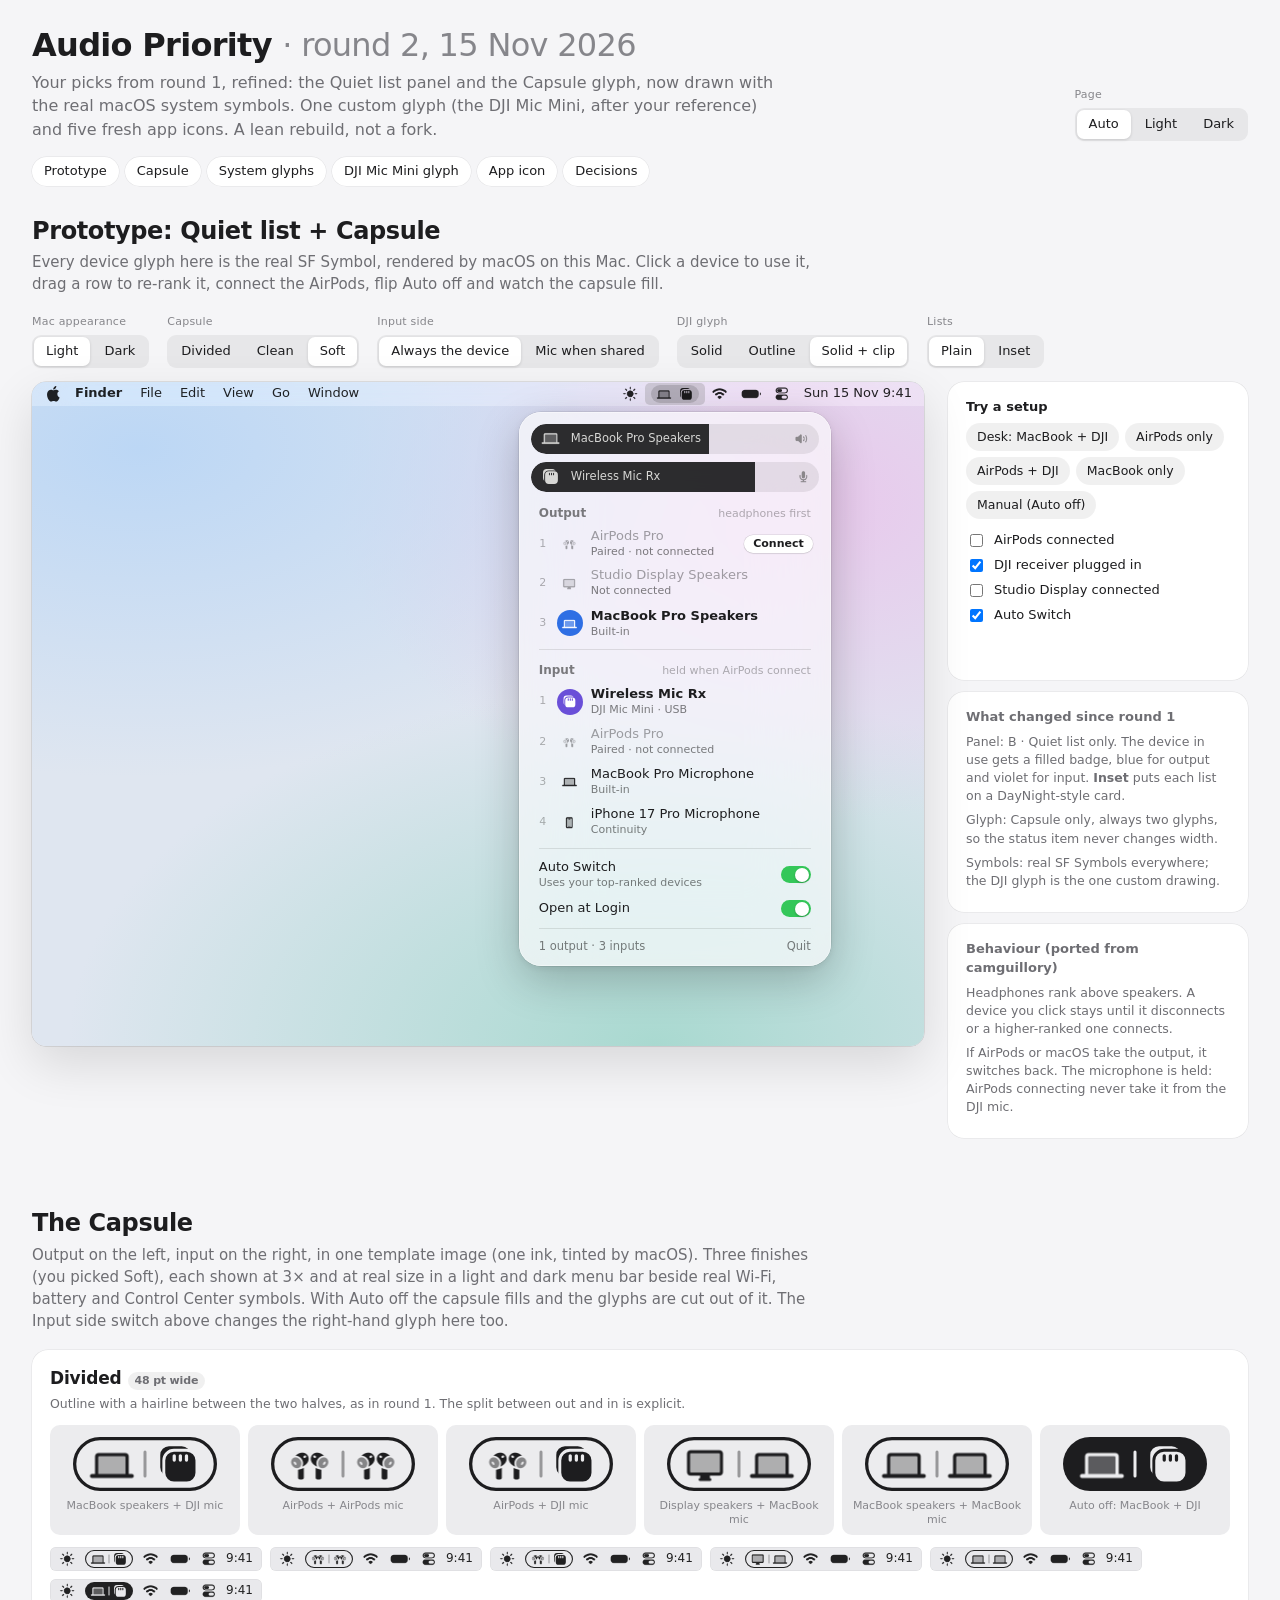
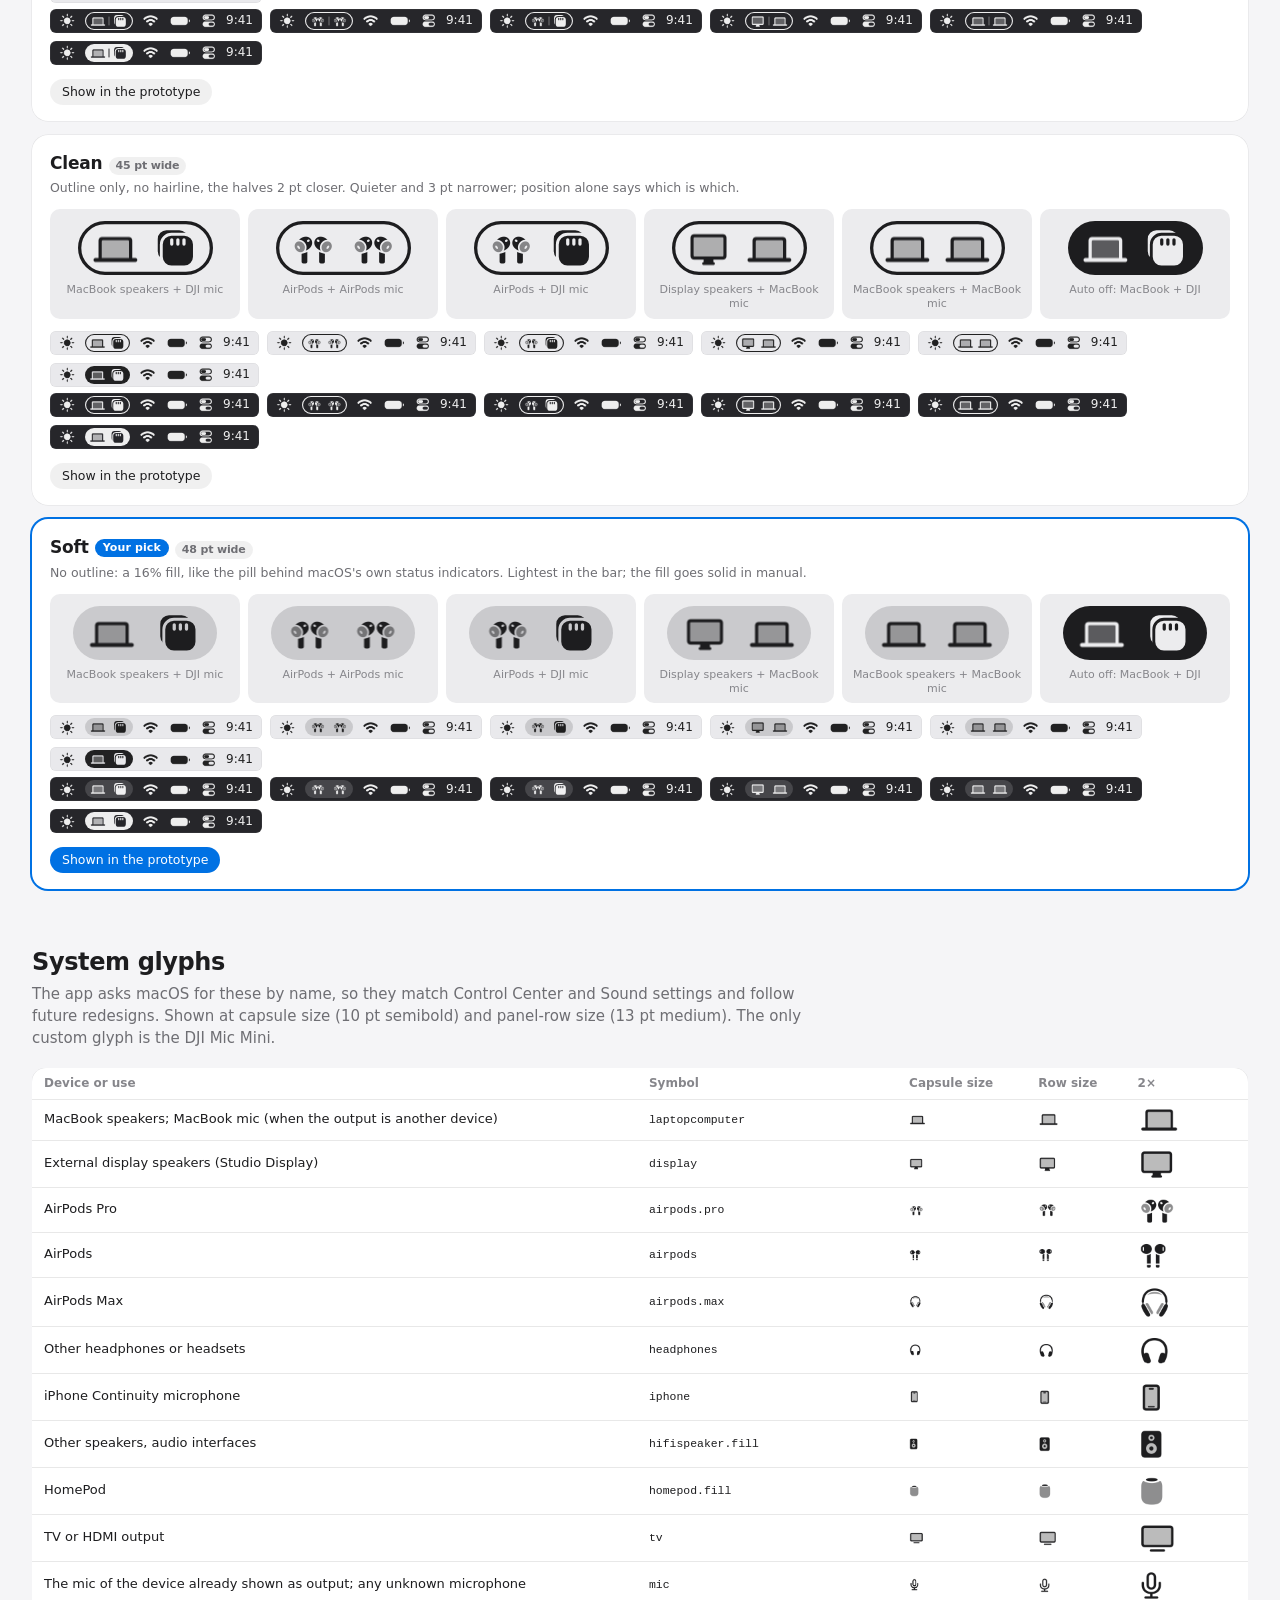
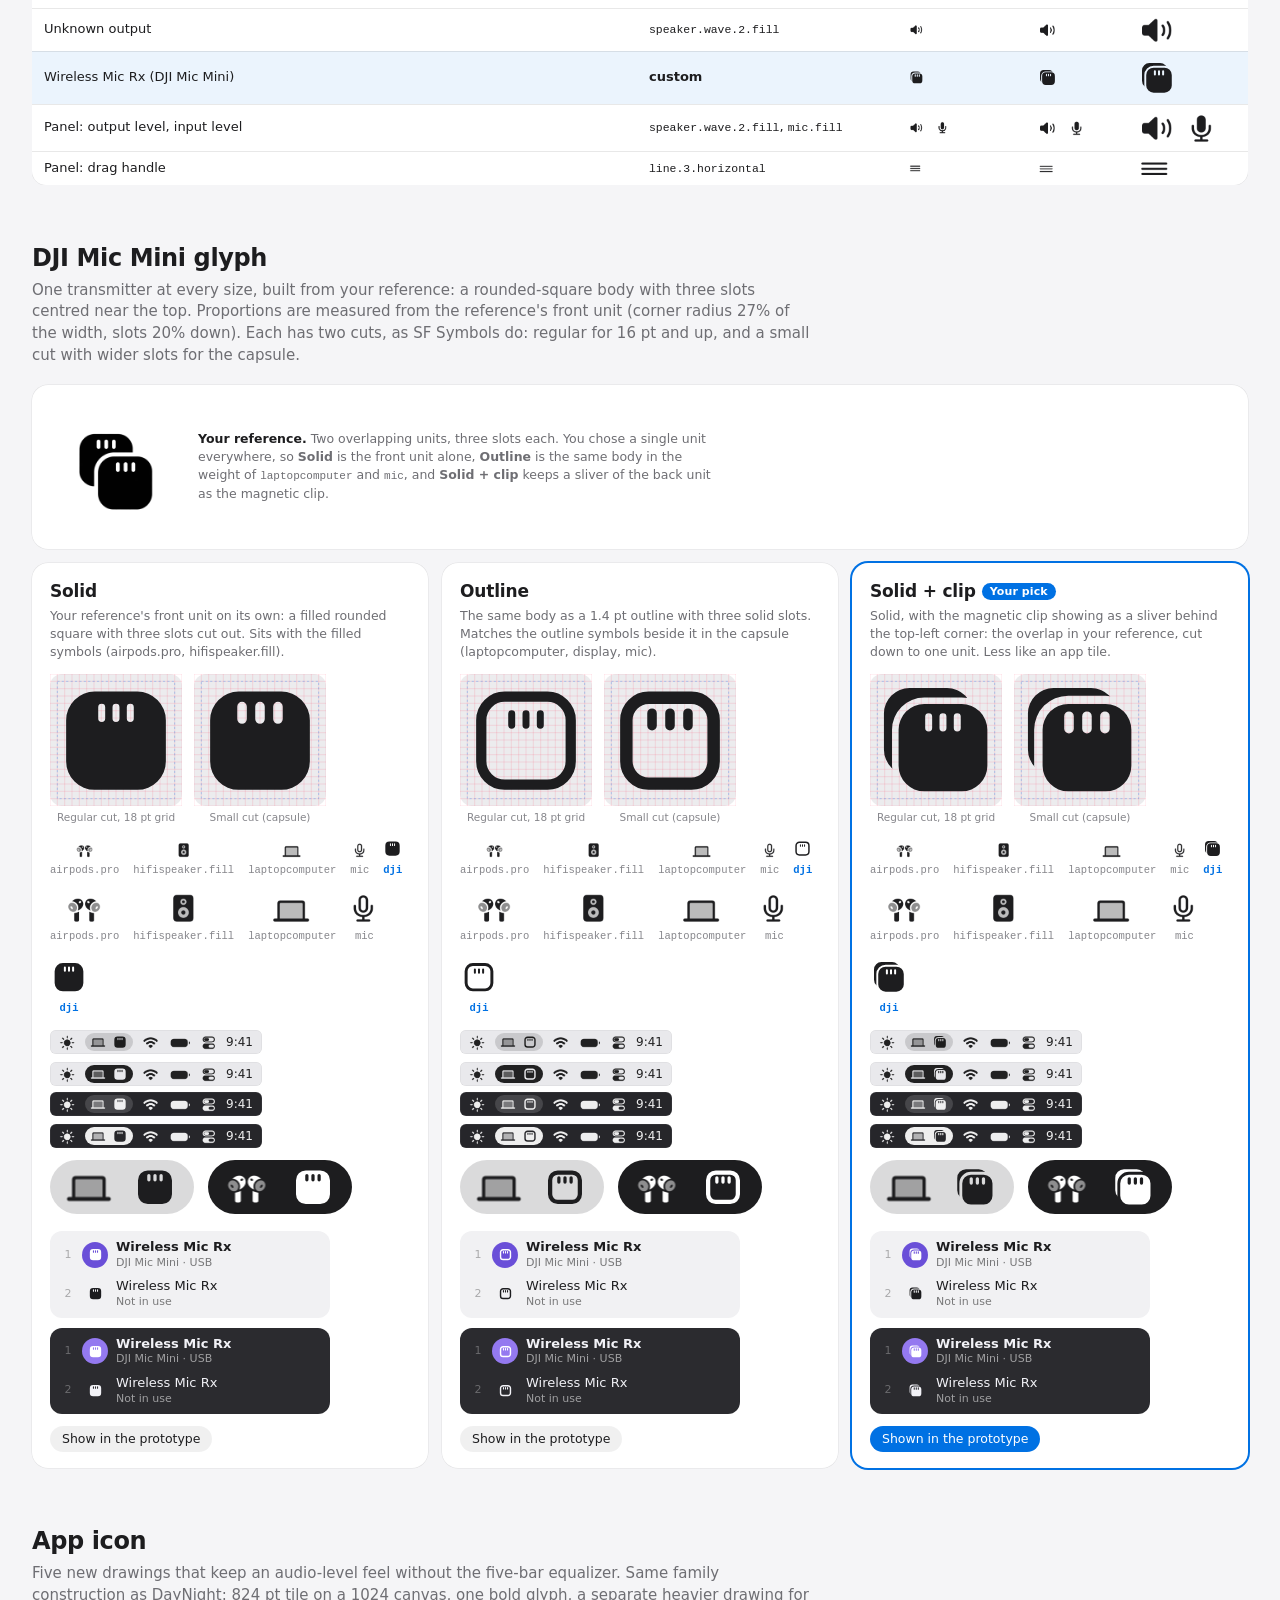
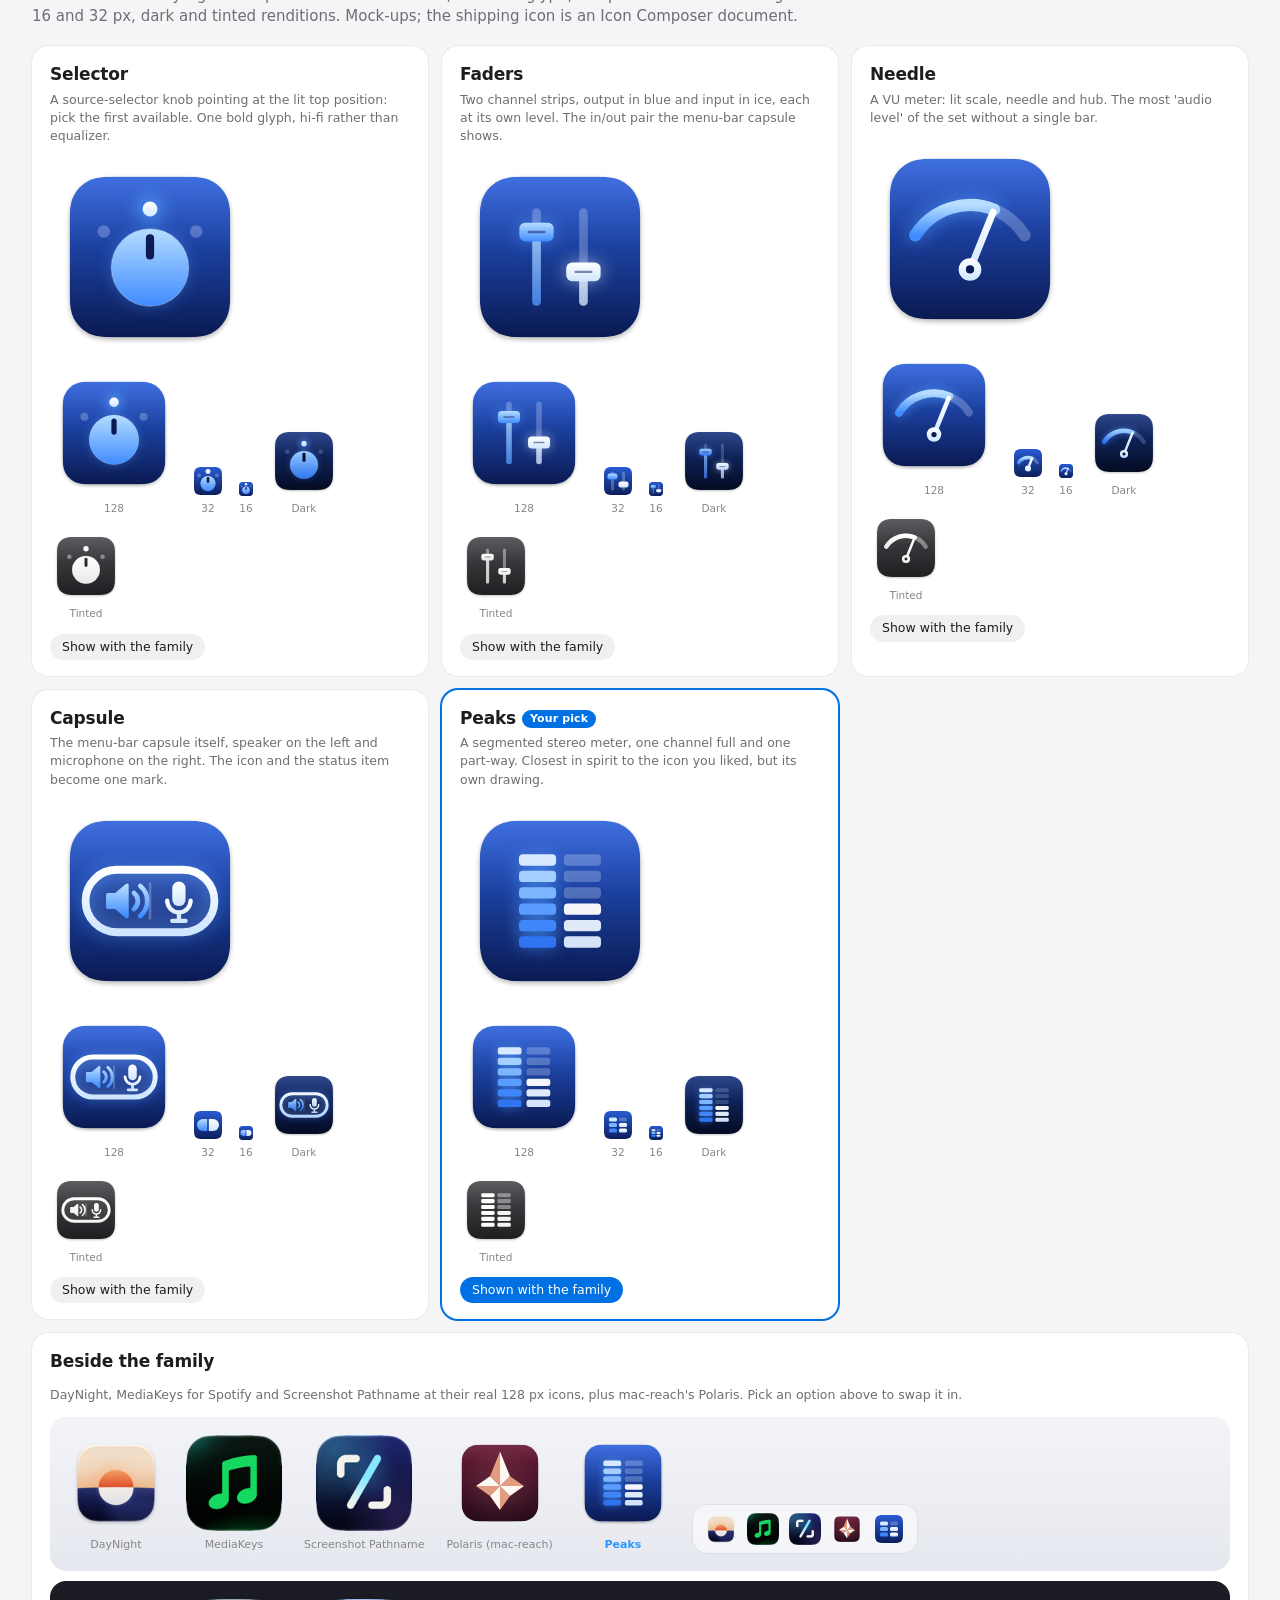
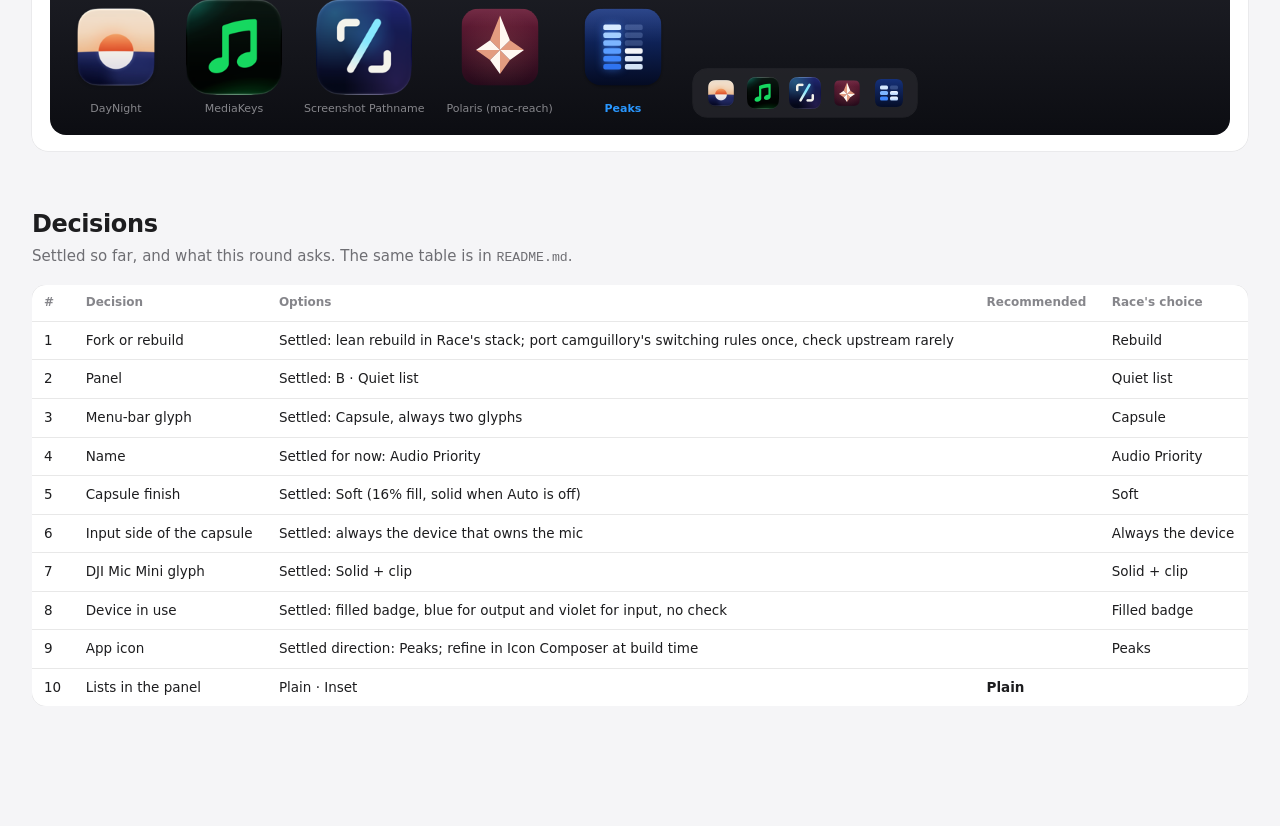
==== commit 3aaefdd2: "Round 2: record Race's picks and the filled-badge in-use state Soft capsule, always-the-device input" ====
--- a/docs/2-refine-2026-11-15/index.html
+++ b/docs/2-refine-2026-11-15/index.html
@@ -64,14 +64,14 @@
   --mb-ink:rgba(0,0,0,.86); --mb-bg:rgba(255,255,255,.3);
   --p-bg:rgba(246,246,248,.78); --p-ink:#1d1d1f; --p-ink2:rgba(0,0,0,.5); --p-ink3:rgba(0,0,0,.3); --p-sep:rgba(0,0,0,.1);
   --p-fill:rgba(0,0,0,.045); --p-fill2:rgba(0,0,0,.08); --p-hover:rgba(0,0,0,.06); --p-rim:rgba(255,255,255,.75); --p-edge:rgba(0,0,0,.14);
-  --sys:#0a7aff; --low:#e8590c; --btn:#fff; --btn-line:rgba(0,0,0,.12); --tog-off:rgba(0,0,0,.14);
+  --sys:#0a7aff; --out:#2f6fe4; --in:#6a4fd8; --low:#e8590c; --btn:#fff; --btn-line:rgba(0,0,0,.12); --tog-off:rgba(0,0,0,.14);
   --wall:radial-gradient(120% 90% at 12% 10%,#bcd7f5 0%,transparent 55%),radial-gradient(90% 80% at 88% 18%,#e8c9ec 0%,transparent 60%),radial-gradient(110% 90% at 70% 100%,#a9d9d0 0%,transparent 60%),#dfe6f0;
   color:var(--p-ink);font-family:var(--font)}
 .stage[data-mac="dark"]{
   --mb-ink:rgba(255,255,255,.92); --mb-bg:rgba(0,0,0,.25);
   --p-bg:rgba(34,34,38,.76); --p-ink:#f2f2f7; --p-ink2:rgba(255,255,255,.55); --p-ink3:rgba(255,255,255,.3); --p-sep:rgba(255,255,255,.1);
   --p-fill:rgba(255,255,255,.06); --p-fill2:rgba(255,255,255,.1); --p-hover:rgba(255,255,255,.08); --p-rim:rgba(255,255,255,.14); --p-edge:rgba(0,0,0,.6);
-  --sys:#3b93ff; --low:#ff8a3d; --btn:rgba(255,255,255,.14); --btn-line:rgba(255,255,255,.1); --tog-off:rgba(255,255,255,.18);
+  --sys:#3b93ff; --out:#4b8dff; --in:#9479f0; --low:#ff8a3d; --btn:rgba(255,255,255,.14); --btn-line:rgba(255,255,255,.1); --tog-off:rgba(255,255,255,.18);
   --wall:radial-gradient(120% 90% at 12% 10%,#1d3a66 0%,transparent 55%),radial-gradient(90% 80% at 88% 18%,#4a2a5e 0%,transparent 60%),radial-gradient(110% 90% at 70% 100%,#0f4a4a 0%,transparent 60%),#10131c}
 .stage .wall{position:absolute;inset:0;background:var(--wall);z-index:-1}
 .menubar{height:24px;display:flex;align-items:center;padding:0 8px 0 14px;font-size:13px;color:var(--mb-ink);background:var(--mb-bg);backdrop-filter:blur(20px) saturate(1.4);-webkit-backdrop-filter:blur(20px) saturate(1.4)}
@@ -112,13 +112,14 @@
 .row .rank{width:12px;font-size:11px;color:var(--p-ink3);text-align:center;font-variant-numeric:tabular-nums;flex:none}
 .row .grip{position:absolute;left:5px;opacity:0;color:var(--p-ink3);display:grid;place-items:center;width:18px;height:18px}
 .row:hover .grip{opacity:1}.row:hover .rank{opacity:0}
-.row .gi{width:24px;height:20px;display:grid;place-items:center;flex:none}
+.row .gi{width:26px;height:26px;border-radius:50%;display:grid;place-items:center;flex:none}
+.row.out-row{--role:var(--out)}.row.in-row{--role:var(--in)}
+.row.cur .gi{background:var(--role);color:#fff}
 .row .nm{flex:1;min-width:0}
 .row .nm b{display:block;font-weight:500;white-space:nowrap;overflow:hidden;text-overflow:ellipsis}
 .row.cur .nm b{font-weight:600}
 .row .nm i{display:flex;gap:8px;font-style:normal;font-size:11px;color:var(--p-ink2);white-space:nowrap;overflow:hidden}
 .row.off .nm b,.row.off .gi{opacity:.4}
-.row .chk{color:var(--sys);display:grid;place-items:center;flex:none}
 .row.dragging{opacity:.35}
 .row.drop-above{box-shadow:inset 0 2px 0 var(--sys)}
 .row.drop-below{box-shadow:inset 0 -2px 0 var(--sys)}
@@ -182,9 +183,9 @@
 .lineup figure{margin:0;display:flex;flex-direction:column;align-items:center;gap:5px}
 .lineup figcaption{font-family:var(--mono)}
 .lineup .hl figcaption{color:var(--accent);font-weight:600}
-.prow{margin-top:10px;border-radius:12px;padding:4px;width:280px;max-width:100%;font-size:13px;line-height:1.3;--sys:#0a7aff}
+.prow{margin-top:10px;border-radius:12px;padding:4px;width:280px;max-width:100%;font-size:13px;line-height:1.3;--in:#6a4fd8}
 .prow.l{background:#f1f1f3;color:#1d1d1f;--p-ink2:rgba(0,0,0,.5);--p-ink3:rgba(0,0,0,.3)}
-.prow.d{background:#2b2b2f;color:#f2f2f7;--p-ink2:rgba(255,255,255,.55);--p-ink3:rgba(255,255,255,.3);--sys:#3b93ff}
+.prow.d{background:#2b2b2f;color:#f2f2f7;--p-ink2:rgba(255,255,255,.55);--p-ink3:rgba(255,255,255,.3);--in:#9479f0}
 .ref{display:flex;gap:16px;align-items:center;flex-wrap:wrap}
 .ref img{width:132px;height:132px;border-radius:12px;background:#fff;display:block}
 
@@ -224,7 +225,7 @@
     <div class="controls">
       <div class="sw"><span>Mac appearance</span><div class="seg" id="macSeg"><button data-v="light" aria-pressed="true">Light</button><button data-v="dark">Dark</button></div></div>
       <div class="sw"><span>Capsule</span><div class="seg" id="capSeg"></div></div>
-      <div class="sw"><span>Input side</span><div class="seg" id="ruleSeg"><button data-v="mic" aria-pressed="true">Mic when shared</button><button data-v="device">Always the device</button></div></div>
+      <div class="sw"><span>Input side</span><div class="seg" id="ruleSeg"><button data-v="device" aria-pressed="true">Always the device</button><button data-v="mic">Mic when shared</button></div></div>
       <div class="sw"><span>DJI glyph</span><div class="seg" id="djiSeg"></div></div>
       <div class="sw"><span>Lists</span><div class="seg" id="listSeg"><button data-v="plain" aria-pressed="true">Plain</button><button data-v="inset">Inset</button></div></div>
     </div>
@@ -253,7 +254,7 @@
         </div>
         <div class="card small">
           <h4>What changed since round 1</h4>
-          <p>Panel: B · Quiet list only. No coloured badges; one system-blue check per list. <b>Inset</b> puts each list on a DayNight-style card.</p>
+          <p>Panel: B · Quiet list only. The device in use gets a filled badge, blue for output and violet for input. <b>Inset</b> puts each list on a DayNight-style card.</p>
           <p>Glyph: Capsule only, always two glyphs, so the status item never changes width.</p>
           <p>Symbols: real SF Symbols everywhere; the DJI glyph is the one custom drawing.</p>
         </div>
@@ -268,7 +269,7 @@
 
   <section id="capsule">
     <h2>The Capsule</h2>
-    <p class="lede">Output on the left, input on the right, in one template image (one ink, tinted by macOS). Three finishes, each shown at 3× and at real size in a light and dark menu bar beside real Wi-Fi, battery and Control Center symbols. With Auto off the capsule fills and the glyphs are cut out of it. The Input side switch above changes the right-hand glyph here too.</p>
+    <p class="lede">Output on the left, input on the right, in one template image (one ink, tinted by macOS). Three finishes (you picked Soft), each shown at 3× and at real size in a light and dark menu bar beside real Wi-Fi, battery and Control Center symbols. With Auto off the capsule fills and the glyphs are cut out of it. The Input side switch above changes the right-hand glyph here too.</p>
     <div class="grid" id="capCards"></div>
   </section>
 
@@ -574,7 +575,7 @@
   iphone:     { name: "iPhone 17 Pro Microphone", role: "in", sym: "iphone", owner: "iphone", detail: "Continuity" },
 };
 const S = {
-  mac: "light", cap: "divided", rule: "mic", dji: "solid", list: "plain", open: true,
+  mac: "light", cap: "soft", rule: "device", dji: "clip", list: "plain", open: true,
   auto: true, login: true,
   conn: { airpods: false, studio: false, mbspk: true, dji: true, mbmic: true, iphone: true },
   connecting: null,
@@ -678,10 +679,9 @@
   else if (!on) detail = id === "dji" ? "Receiver unplugged" : "Not connected";
   else detail = esc(d.detail ?? "");
   if (d.bt && !d.follows) trail = connecting ? `<span class="spin"></span>` : on ? `<button class="pill ghost" data-bt="${id}" title="Disconnect ${esc(d.name)}">Disconnect</button>` : `<button class="pill" data-bt="${id}">Connect</button>`;
-  if (cur) trail = `<span class="chk">${sf("checkmark", "cap")}</span>` + trail;
-  return `<div class="row${cur ? " cur" : ""}${on ? "" : " off"}" tabindex="0" role="button" aria-pressed="${cur}" data-pick="${id}" draggable="true" data-drag="${id}" data-group="${group}" aria-label="${esc(d.name)}${cur ? ", in use" : ""}, rank ${rank}">
+  return `<div class="row ${role}-row${cur ? " cur" : ""}${on ? "" : " off"}" tabindex="0" role="button" aria-pressed="${cur}" data-pick="${id}" draggable="true" data-drag="${id}" data-group="${group}" aria-label="${esc(d.name)}${cur ? ", in use" : ""}, rank ${rank}">
     <span class="grip" aria-hidden="true">${sf("line.3.horizontal", "cap", 0.85)}</span><span class="rank">${rank}</span>
-    <span class="gi">${G(d.sym)}</span>
+    <span class="gi">${G(d.sym, "cap")}</span>
     <span class="nm"><b>${esc(d.name)}</b><i>${detail}</i></span>${trail}</div>`;
 }
 const rowsFor = (group, start = 1) => `<div class="rows" data-list="${group}">${S.order[group].map((id, i) => row(id, group, start + i)).join("")}</div>`;
@@ -792,7 +792,7 @@
 segInit("listSeg", (v) => { S.list = v; render(); });
 
 // ---------------------------------------------------------------- capsule cards
-const REC_CAP = "divided";
+const REC_CAP = "soft";
 const neighbours = (g) => `${sf("sun.max.fill")}${g}${sf("wifi")}${sf("battery.100percent")}${sf("switch.2")}<span>9:41</span>`;
 const zoom = (svg, k) => svg.replace(/width="([\d.]+)" height="([\d.]+)"/, (m, w, h) => `width="${w * k}" height="${h * k}"`);
 function renderCapCards() {
@@ -800,7 +800,7 @@
     const gs = COMBOS.map((c) => ({ c, g: capsule(o.id, c.out, c.in[S.rule], { manual: !!c.manual, dji: S.dji }) }));
     const bar = (m, g) => `<span class="bar ${m}">${neighbours(g.svg)}</span>`;
     return `<div class="card${o.id === S.cap ? " picked" : ""}">
-      <h3>${o.name}${o.id === REC_CAP ? '<span class="rec">Recommended</span>' : ""}<span class="cost">${gs[0].g.width} pt wide</span></h3>
+      <h3>${o.name}${o.id === REC_CAP ? '<span class="rec">Your pick</span>' : ""}<span class="cost">${gs[0].g.width} pt wide</span></h3>
       <p class="small" style="margin:4px 0 0">${o.line}</p>
       <div class="gcombos">${gs.map(({ c, g }) => `<div class="gz">${zoom(g.svg, 3)}<span class="tiny">${esc(c.label)}</span></div>`).join("")}</div>
       <div class="bars"><div class="rowb">${gs.map(({ g }) => bar("l", g)).join("")}</div><div class="rowb">${gs.map(({ g }) => bar("d", g)).join("")}</div></div>
@@ -824,7 +824,6 @@
   ["The mic of the device already shown as output; any unknown microphone", "mic"],
   ["Unknown output", "speaker.wave.2.fill"],
   ["Wireless Mic Rx (DJI Mic Mini)", "dji"],
-  ["Panel: device in use", "checkmark"],
   ["Panel: output level, input level", "speaker.wave.2.fill", "mic.fill"],
   ["Panel: drag handle", "line.3.horizontal"],
 ];
@@ -835,16 +834,16 @@
 }
 
 // ---------------------------------------------------------------- DJI cards
-const REC_DJI = "solid";
+const REC_DJI = "clip";
 function renderDji() {
   const builtins = ["airpods.pro", "hifispeaker.fill", "laptopcomputer", "mic"];
   $("#djiCards").innerHTML = DJI_OPTIONS.map((o) => {
     const mine = (k, small) => djiSVG(o.id, { size: 19 * k, small }).replace("<svg ", '<svg class="dj" ');
     const line = (k) => builtins.map((b) => `<figure>${sf(b, "row", k)}<figcaption>${b}</figcaption></figure>`).join("") + `<figure class="hl">${mine(k, false)}<figcaption>dji</figcaption></figure>`;
     const cap = (m, manual) => `<span class="bar ${m}">${neighbours(capsule(S.cap, "laptopcomputer", "dji", { manual, dji: o.id }).svg)}</span>`;
-    const pr = (m) => `<div class="prow ${m}"><div class="row cur"><span class="rank">1</span><span class="gi">${mine(1, false)}</span><span class="nm"><b>Wireless Mic Rx</b><i>DJI Mic Mini · USB</i></span><span class="chk">${sf("checkmark", "cap")}</span></div></div>`;
+    const pr = (m) => `<div class="prow ${m}"><div class="row cur in-row"><span class="rank">1</span><span class="gi">${djiSVG(o.id, { size: 15, small: true }).replace("<svg ", '<svg class="dj" ')}</span><span class="nm"><b>Wireless Mic Rx</b><i>DJI Mic Mini · USB</i></span></div><div class="row in-row"><span class="rank">2</span><span class="gi">${djiSVG(o.id, { size: 15, small: true }).replace("<svg ", '<svg class="dj" ')}</span><span class="nm"><b>Wireless Mic Rx</b><i>Not in use</i></span></div></div>`;
     return `<div class="card${o.id === S.dji ? " picked" : ""}">
-      <h3>${o.name}${o.id === REC_DJI ? '<span class="rec">Recommended</span>' : ""}</h3><p class="small" style="margin:4px 0 12px">${o.line}</p>
+      <h3>${o.name}${o.id === REC_DJI ? '<span class="rec">Your pick</span>' : ""}</h3><p class="small" style="margin:4px 0 12px">${o.line}</p>
       <div class="djibig"><figure><div class="grid18">${djiSVG(o.id, { size: 132, small: false, grid: true })}</div><figcaption>Regular cut, 18 pt grid</figcaption></figure>
         <figure><div class="grid18">${djiSVG(o.id, { size: 132, small: true, grid: true })}</div><figcaption>Small cut (capsule)</figcaption></figure></div>
       <div class="lineup">${line(1)}</div><div class="lineup">${line(2)}</div>
@@ -858,14 +857,14 @@
 $("#refImg").src = REFERENCE;
 
 // ---------------------------------------------------------------- icons
-const REC_ICON = "selector";
+const REC_ICON = "peaks";
 let famIcon = REC_ICON;
 const svgURL = (s) => "data:image/svg+xml;charset=utf-8," + encodeURIComponent(s);
 function renderIcons() {
   $("#iconCards").innerHTML = ICON_OPTIONS.map((o) => {
     const big = svgURL(appIcon(o.id, "light")), dark = svgURL(appIcon(o.id, "dark")), tint = svgURL(appIcon(o.id, "tinted")), sm = svgURL(appIconSmall(o.id, "light"));
     return `<div class="card icard${o.id === famIcon ? " picked" : ""}">
-      <h3>${o.name}${o.id === REC_ICON ? '<span class="rec">Recommended</span>' : ""}</h3><p class="small" style="margin:4px 0 12px">${o.line}</p>
+      <h3>${o.name}${o.id === REC_ICON ? '<span class="rec">Your pick</span>' : ""}</h3><p class="small" style="margin:4px 0 12px">${o.line}</p>
       <div class="hero"><img src="${big}" width="200" height="200" alt="${o.name} icon"></div>
       <div class="sizes">
         <figure><img src="${big}" width="128" height="128" alt=""><figcaption>128</figcaption></figure>
@@ -893,11 +892,12 @@
   ["Panel", "Settled: B · Quiet list", "", "Quiet list"],
   ["Menu-bar glyph", "Settled: Capsule, always two glyphs", "", "Capsule"],
   ["Name", "Settled for now: Audio Priority", "", "Audio Priority"],
-  ["Capsule finish", CAPSULE_STYLES.map((o) => o.name).join(" · "), "Divided", ""],
-  ["Input side of the capsule", "Mic when shared · Always the device", "Mic when shared", ""],
-  ["DJI Mic Mini glyph", DJI_OPTIONS.map((o) => o.name).join(" · "), "Solid", ""],
+  ["Capsule finish", "Settled: Soft (16% fill, solid when Auto is off)", "", "Soft"],
+  ["Input side of the capsule", "Settled: always the device that owns the mic", "", "Always the device"],
+  ["DJI Mic Mini glyph", "Settled: Solid + clip", "", "Solid + clip"],
+  ["Device in use", "Settled: filled badge, blue for output and violet for input, no check", "", "Filled badge"],
+  ["App icon", "Settled direction: Peaks; refine in Icon Composer at build time", "", "Peaks"],
   ["Lists in the panel", "Plain · Inset", "Plain", ""],
-  ["App icon", ICON_OPTIONS.map((o) => o.name).join(" · "), "Selector", ""],
 ];
 $("#decTable").innerHTML = `<tr><th>#</th><th>Decision</th><th>Options</th><th>Recommended</th><th>Race's choice</th></tr>` + DEC.map((d, i) => `<tr><td>${i + 1}</td><td>${d[0]}</td><td>${d[1]}</td><td><b>${d[2]}</b></td><td>${d[3]}</td></tr>`).join("");
 
